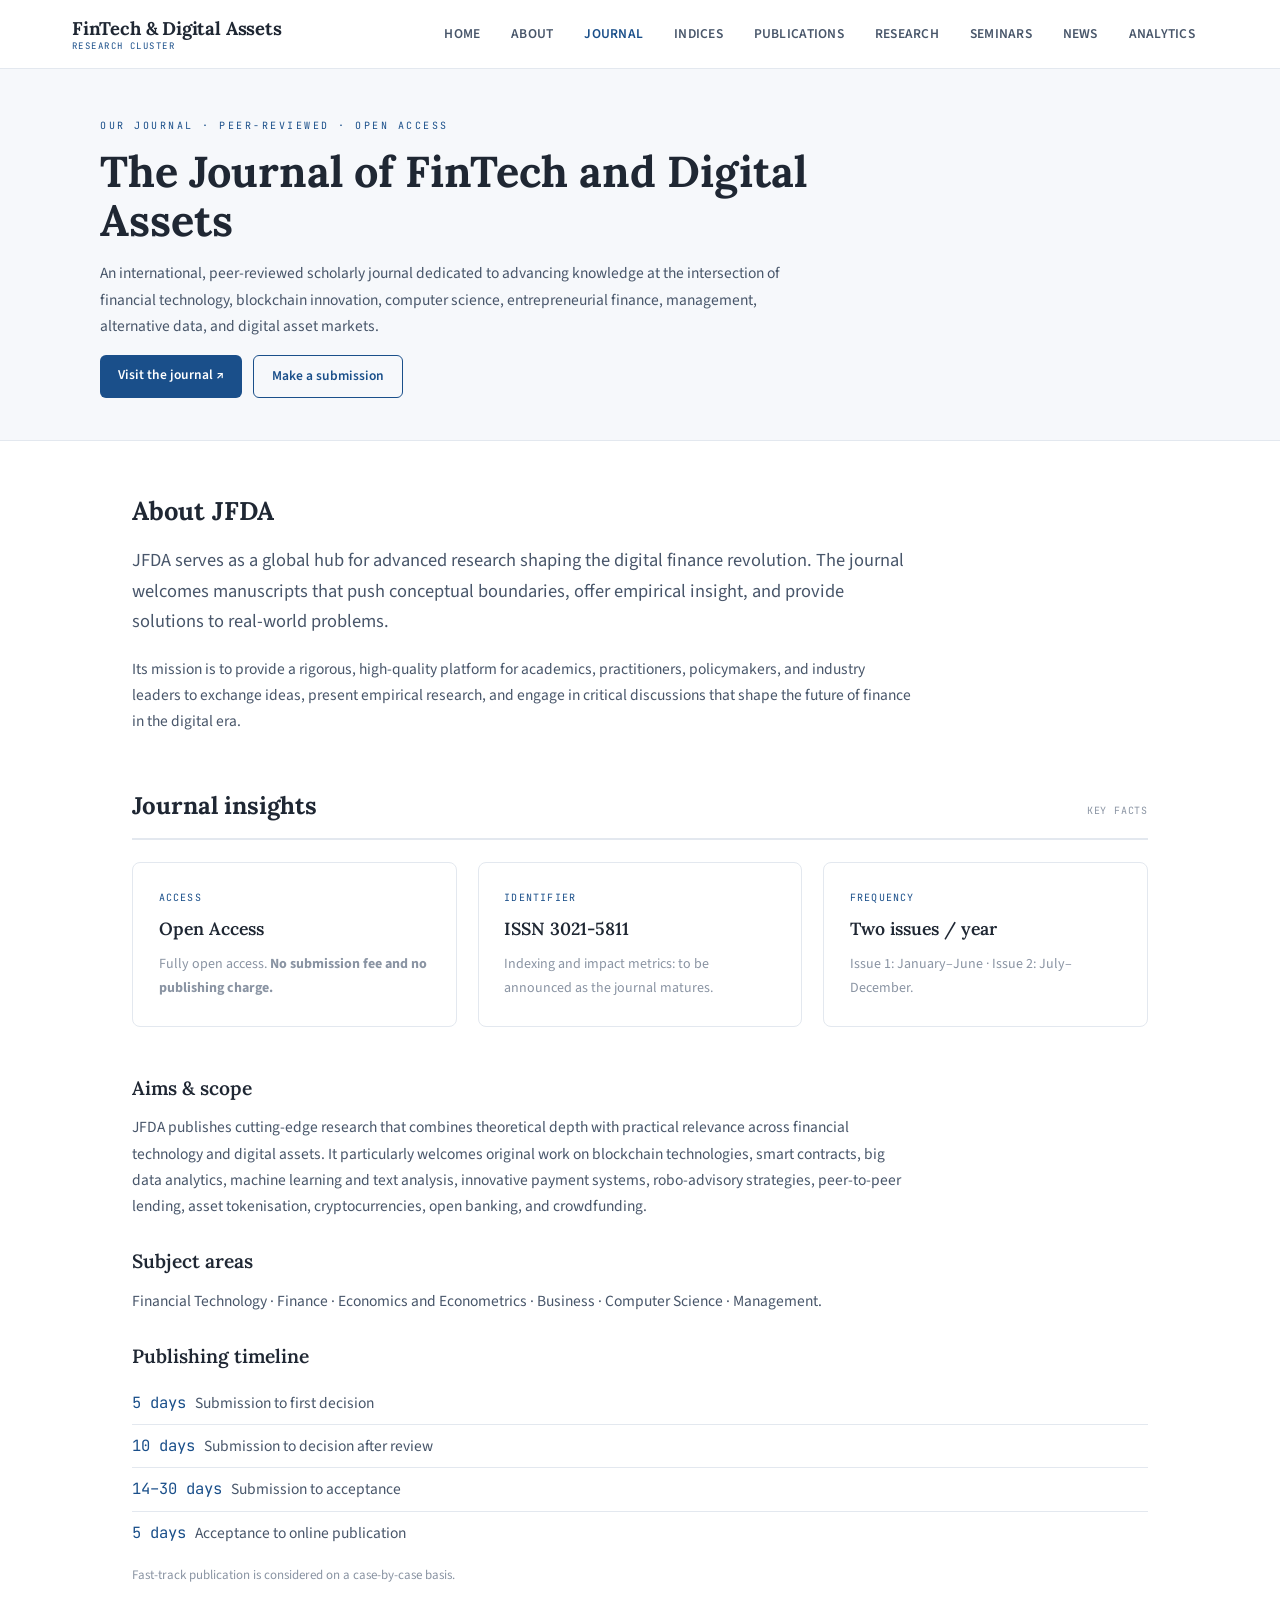
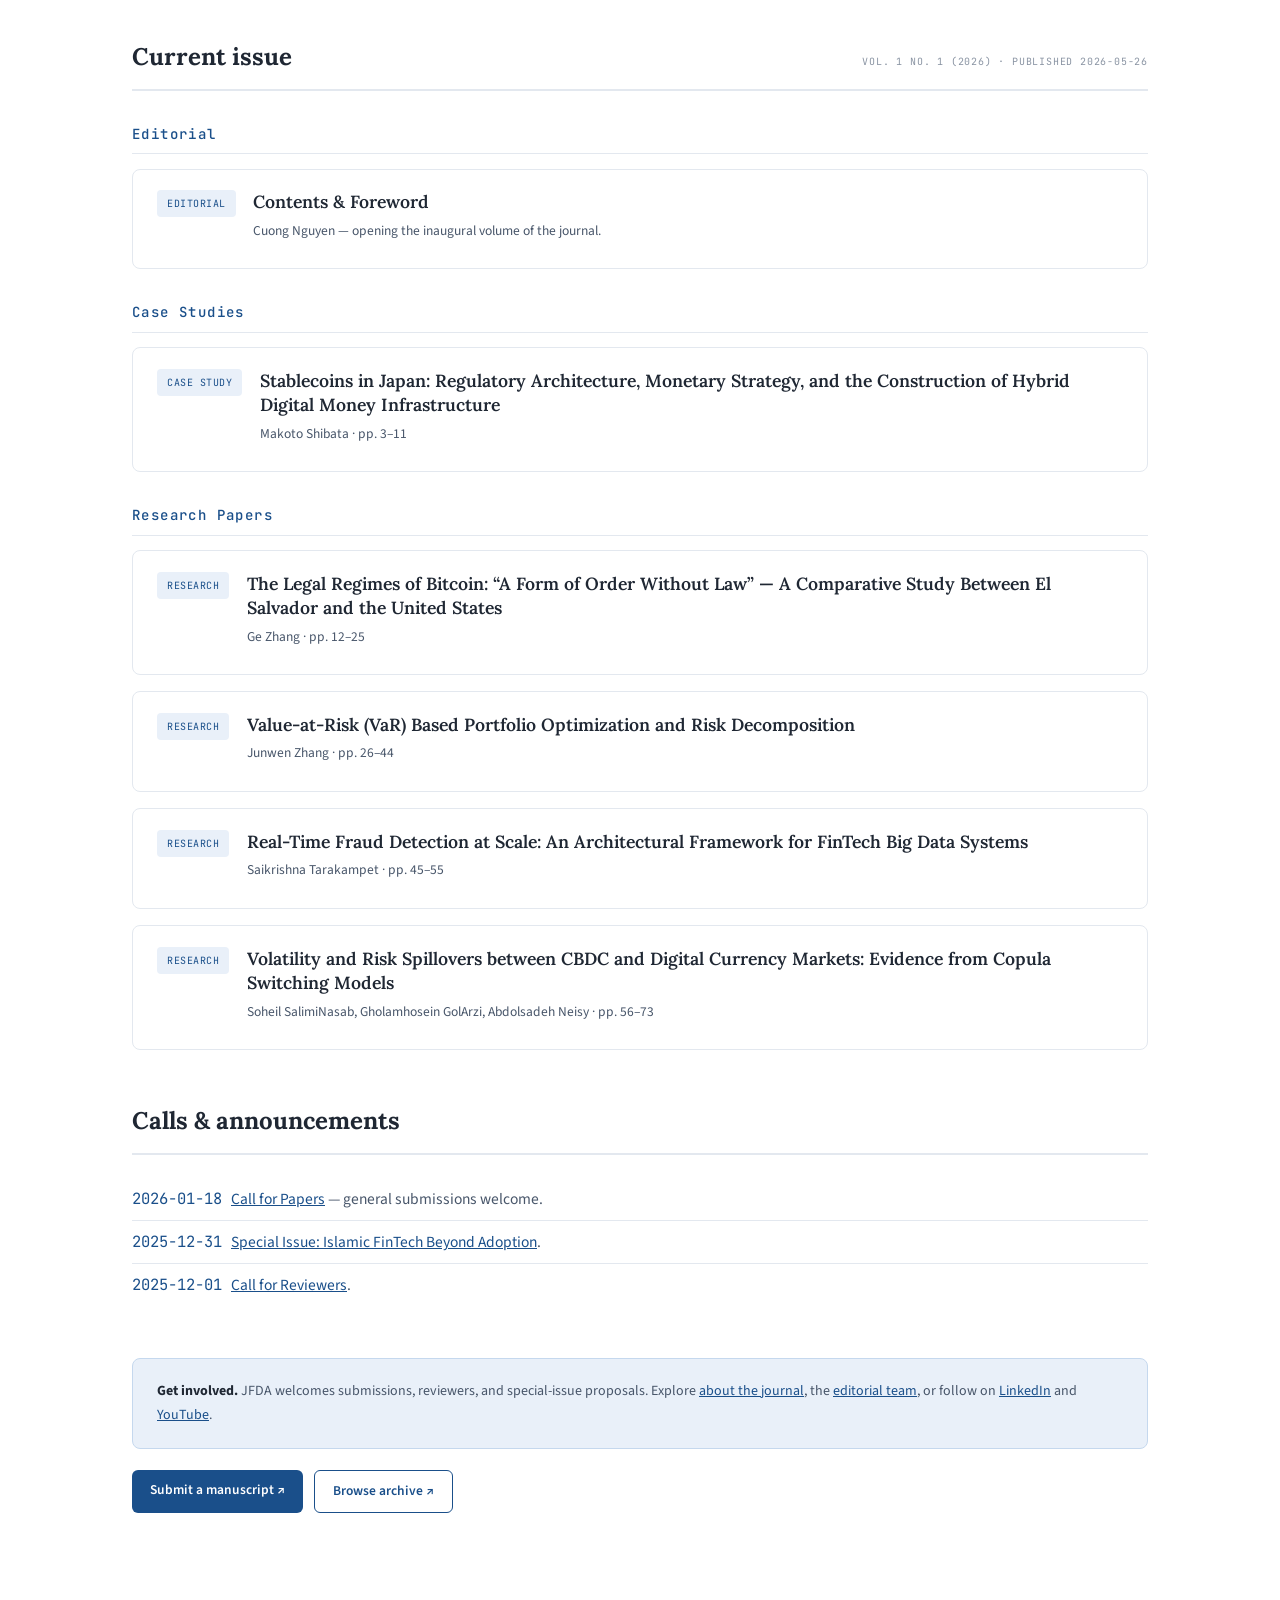
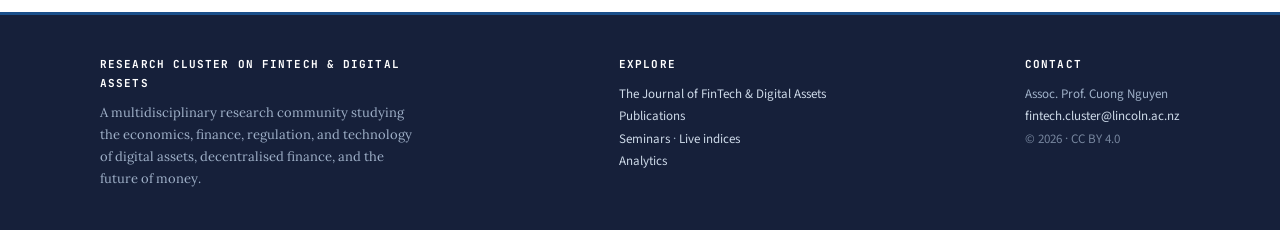
==== journal.html @ ff68aef7 "Add files via upload" ====
<!DOCTYPE html>
<html lang="en">
<head>
<meta charset="UTF-8"/>
<meta name="viewport" content="width=device-width,initial-scale=1.0"/>
<title>The Journal of FinTech and Digital Assets (JFDA)</title>
<meta name="description" content="The Journal of FinTech and Digital Assets (JFDA) — an international, peer-reviewed journal published at Lincoln University."/>
<link rel="preconnect" href="https://fonts.googleapis.com"/>
<link rel="preconnect" href="https://fonts.gstatic.com" crossorigin/>
<link href="https://fonts.googleapis.com/css2?family=Lora:ital,wght@0,400;0,500;0,600;0,700;1,400&family=Source+Sans+3:wght@300;400;600;700&family=JetBrains+Mono:wght@300;400;500&display=swap" rel="stylesheet"/>
<link rel="stylesheet" href="assets/style.css"/>
</head>
<body>

<div class="hero">
  <div class="hero-inner">
    <div class="hero-kicker">Our Journal · Peer-reviewed · Open Access</div>
    <h1 class="hero-title">The Journal of FinTech and Digital Assets</h1>
    <p class="hero-desc">
      An international, peer-reviewed scholarly journal dedicated to advancing knowledge at the
      intersection of financial technology, blockchain innovation, computer science,
      entrepreneurial finance, management, alternative data, and digital asset markets.
    </p>
    <div class="btn-row">
      <a class="btn" href="https://journals.lincoln.ac.nz/index.php/JFDA" target="_blank" rel="noopener">Visit the journal ↗</a>
      <a class="btn btn-outline" href="https://journals.lincoln.ac.nz/index.php/JFDA/about/submissions" target="_blank" rel="noopener">Make a submission</a>
    </div>
  </div>
</div>

<div class="main">

  <section class="section">
    <h2 class="block">About JFDA</h2>
    <p class="lead">
      JFDA serves as a global hub for advanced research shaping the digital finance revolution.
      The journal welcomes manuscripts that push conceptual boundaries, offer empirical insight,
      and provide solutions to real-world problems.
    </p>
    <p class="body">
      Its mission is to provide a rigorous, high-quality platform for academics, practitioners,
      policymakers, and industry leaders to exchange ideas, present empirical research, and engage
      in critical discussions that shape the future of finance in the digital era.
    </p>
  </section>

  <section class="section">
    <div class="section-header">
      <div class="section-title">Journal insights</div>
      <div class="section-meta">KEY FACTS</div>
    </div>

    <div class="card-grid">
      <div class="card">
        <div class="theme-tag">Access</div>
        <h3 class="block" style="font-size:1.1rem;margin-top:.2rem">Open Access</h3>
        <p class="muted" style="font-size:14px">Fully open access. <strong>No submission fee and no publishing charge.</strong></p>
      </div>
      <div class="card">
        <div class="theme-tag">Identifier</div>
        <h3 class="block" style="font-size:1.1rem;margin-top:.2rem">ISSN 3021-5811</h3>
        <p class="muted" style="font-size:14px">Indexing and impact metrics: to be announced as the journal matures.</p>
      </div>
      <div class="card">
        <div class="theme-tag">Frequency</div>
        <h3 class="block" style="font-size:1.1rem;margin-top:.2rem">Two issues / year</h3>
        <p class="muted" style="font-size:14px">Issue 1: January–June · Issue 2: July–December.</p>
      </div>
    </div>

    <h3 class="block">Aims &amp; scope</h3>
    <p class="body">
      JFDA publishes cutting-edge research that combines theoretical depth with practical relevance
      across financial technology and digital assets. It particularly welcomes original work on
      blockchain technologies, smart contracts, big data analytics, machine learning and text
      analysis, innovative payment systems, robo-advisory strategies, peer-to-peer lending,
      asset tokenisation, cryptocurrencies, open banking, and crowdfunding.
    </p>

    <h3 class="block">Subject areas</h3>
    <p class="body">
      Financial Technology · Finance · Economics and Econometrics · Business ·
      Computer Science · Management.
    </p>

    <h3 class="block">Publishing timeline</h3>
    <ul class="clean">
      <li><span class="mono" style="color:var(--accent)">5 days</span> &nbsp; Submission to first decision</li>
      <li><span class="mono" style="color:var(--accent)">10 days</span> &nbsp; Submission to decision after review</li>
      <li><span class="mono" style="color:var(--accent)">14–30 days</span> &nbsp; Submission to acceptance</li>
      <li><span class="mono" style="color:var(--accent)">5 days</span> &nbsp; Acceptance to online publication</li>
    </ul>
    <p class="muted" style="font-size:13px;margin-top:.6rem">Fast-track publication is considered on a case-by-case basis.</p>
  </section>

  <section class="section">
    <div class="section-header">
      <div class="section-title">Current issue</div>
      <div class="section-meta">VOL. 1 NO. 1 (2026) · PUBLISHED 2026-05-26</div>
    </div>

    <div class="pub-year">Editorial</div>
    <div class="news-item">
      <div class="news-source">EDITORIAL</div>
      <div class="news-body">
        <h4><a href="https://journals.lincoln.ac.nz/index.php/JFDA/issue/current" target="_blank" rel="noopener">Contents &amp; Foreword</a></h4>
        <p class="muted">Cuong Nguyen — opening the inaugural volume of the journal.</p>
      </div>
    </div>

    <div class="pub-year">Case Studies</div>
    <div class="news-item">
      <div class="news-source">CASE STUDY</div>
      <div class="news-body">
        <h4><a href="https://journals.lincoln.ac.nz/index.php/JFDA/issue/current" target="_blank" rel="noopener">Stablecoins in Japan: Regulatory Architecture, Monetary Strategy, and the Construction of Hybrid Digital Money Infrastructure</a></h4>
        <p class="muted">Makoto Shibata · pp. 3–11</p>
      </div>
    </div>

    <div class="pub-year">Research Papers</div>
    <div class="news-item">
      <div class="news-source">RESEARCH</div>
      <div class="news-body">
        <h4><a href="https://journals.lincoln.ac.nz/index.php/JFDA/issue/current" target="_blank" rel="noopener">The Legal Regimes of Bitcoin: “A Form of Order Without Law” — A Comparative Study Between El Salvador and the United States</a></h4>
        <p class="muted">Ge Zhang · pp. 12–25</p>
      </div>
    </div>
    <div class="news-item">
      <div class="news-source">RESEARCH</div>
      <div class="news-body">
        <h4><a href="https://journals.lincoln.ac.nz/index.php/JFDA/issue/current" target="_blank" rel="noopener">Value-at-Risk (VaR) Based Portfolio Optimization and Risk Decomposition</a></h4>
        <p class="muted">Junwen Zhang · pp. 26–44</p>
      </div>
    </div>
    <div class="news-item">
      <div class="news-source">RESEARCH</div>
      <div class="news-body">
        <h4><a href="https://journals.lincoln.ac.nz/index.php/JFDA/issue/current" target="_blank" rel="noopener">Real-Time Fraud Detection at Scale: An Architectural Framework for FinTech Big Data Systems</a></h4>
        <p class="muted">Saikrishna Tarakampet · pp. 45–55</p>
      </div>
    </div>
    <div class="news-item">
      <div class="news-source">RESEARCH</div>
      <div class="news-body">
        <h4><a href="https://journals.lincoln.ac.nz/index.php/JFDA/issue/current" target="_blank" rel="noopener">Volatility and Risk Spillovers between CBDC and Digital Currency Markets: Evidence from Copula Switching Models</a></h4>
        <p class="muted">Soheil SalimiNasab, Gholamhosein GolArzi, Abdolsadeh Neisy · pp. 56–73</p>
      </div>
    </div>
  </section>

  <section class="section">
    <div class="section-header"><div class="section-title">Calls &amp; announcements</div></div>
    <ul class="clean">
      <li><span class="mono" style="color:var(--accent)">2026-01-18</span> &nbsp; <a href="https://journals.lincoln.ac.nz/index.php/JFDA/announcement" target="_blank" rel="noopener">Call for Papers</a> — general submissions welcome.</li>
      <li><span class="mono" style="color:var(--accent)">2025-12-31</span> &nbsp; <a href="https://journals.lincoln.ac.nz/index.php/JFDA/announcement" target="_blank" rel="noopener">Special Issue: Islamic FinTech Beyond Adoption</a>.</li>
      <li><span class="mono" style="color:var(--accent)">2025-12-01</span> &nbsp; <a href="https://journals.lincoln.ac.nz/index.php/JFDA/announcement" target="_blank" rel="noopener">Call for Reviewers</a>.</li>
    </ul>
  </section>

  <section class="section">
    <div class="callout">
      <strong>Get involved.</strong> JFDA welcomes submissions, reviewers, and special-issue
      proposals. Explore <a href="https://journals.lincoln.ac.nz/index.php/JFDA/about" target="_blank" rel="noopener">about the journal</a>,
      the <a href="https://journals.lincoln.ac.nz/index.php/JFDA/about/editorialTeam" target="_blank" rel="noopener">editorial team</a>,
      or follow on
      <a href="https://www.linkedin.com/company/the-journal-of-fintech-and-digital-assets/" target="_blank" rel="noopener">LinkedIn</a>
      and <a href="https://www.youtube.com/@jfda2025" target="_blank" rel="noopener">YouTube</a>.
    </div>
    <div class="btn-row">
      <a class="btn" href="https://journals.lincoln.ac.nz/index.php/JFDA/about/submissions" target="_blank" rel="noopener">Submit a manuscript ↗</a>
      <a class="btn btn-outline" href="https://journals.lincoln.ac.nz/index.php/JFDA/issue/archive" target="_blank" rel="noopener">Browse archive ↗</a>
    </div>
  </section>

</div>

<script src="assets/site.js"></script>
</body>
</html>
---- assets/style.css ----
/* ============================================================
   Research Cluster on FinTech & Digital Assets
   Shared stylesheet — clean academic aesthetic
   (palette & type inspired by anh-tuan-le.github.io)
   ============================================================ */

:root{
  --bg:#ffffff;
  --bg-alt:#f6f8fb;
  --surface:#ffffff;
  --surface2:#f1f4f8;
  --border:#e3e8ef;
  --border2:#cdd5e0;
  --ink:#1f2733;
  --ink2:#48566a;
  --ink3:#8a94a3;
  --accent:#1a4f8a;
  --accent2:#2e72c4;
  --accent-light:#e9f0f9;
  --gold:#c08a2d;
  --red:#c0392b;
  --green:#1a7a4f;
  --amber:#c07a1a;
  --purple:#7a3d9c;
  --rule:#e3e8ef;
  --maxw:1080px;
  --serif:'Lora', Georgia, 'Times New Roman', serif;
  --sans:'Source Sans 3','Segoe UI', system-ui, sans-serif;
  --mono:'JetBrains Mono', monospace;
}

*,*::before,*::after{box-sizing:border-box;margin:0;padding:0}
html{scroll-behavior:smooth}
body{background:var(--bg);color:var(--ink);font-family:var(--sans);font-size:15.5px;line-height:1.7;min-height:100vh;display:flex;flex-direction:column}
a{color:var(--accent)}
a:hover{color:var(--accent2)}
img{max-width:100%;display:block}

/* TOP NAV */
.navbar{background:#fff;border-bottom:1px solid var(--border);position:sticky;top:0;z-index:100}
.navbar-inner{max-width:1200px;margin:0 auto;padding:0 2rem;height:68px;display:flex;align-items:center;justify-content:space-between;gap:1rem}
.navbar-brand{font-family:var(--serif);font-weight:700;font-size:1.15rem;color:var(--ink);text-decoration:none;letter-spacing:-.01em;line-height:1.2}
.navbar-brand span{display:block;font-family:var(--mono);font-size:9px;font-weight:400;letter-spacing:.16em;text-transform:uppercase;color:var(--accent);margin-top:2px}
.navbar-links{display:flex;align-items:center;gap:.3rem;flex-wrap:wrap}
.navbar-links a{font-family:var(--sans);font-size:13.5px;font-weight:600;letter-spacing:.02em;text-transform:uppercase;padding:9px 13px;color:var(--ink2);text-decoration:none;border-radius:4px;transition:all .15s;white-space:nowrap}
.navbar-links a:hover{color:var(--accent);background:var(--accent-light)}
.navbar-links a.active{color:var(--accent)}
.navbar-toggle{display:none;background:none;border:none;font-size:1.5rem;color:var(--ink);cursor:pointer}
@media(max-width:840px){
  .navbar-toggle{display:block}
  .navbar-links{display:none;position:absolute;top:68px;left:0;right:0;background:#fff;flex-direction:column;align-items:stretch;gap:0;border-bottom:1px solid var(--border);box-shadow:0 8px 20px rgba(0,0,0,.06);padding:.5rem 0}
  .navbar-links.open{display:flex}
  .navbar-links a{padding:12px 2rem;border-radius:0}
}

/* HERO with BACKGROUND IMAGE */
.hero-bg{position:relative;background:linear-gradient(180deg,rgba(15,28,52,.55),rgba(15,28,52,.72)),url('../img/hero-bg.jpg') center/cover no-repeat;background-color:#0f1c34;border-bottom:3px solid var(--accent);color:#fff;padding:5.5rem 2rem;text-align:left}
.hero-bg-inner{max-width:var(--maxw);margin:0 auto}
.hero-bg-kicker{font-family:var(--mono);font-size:11px;letter-spacing:.28em;text-transform:uppercase;color:#bcd4ee;margin-bottom:1.2rem}
.hero-bg-title{font-family:var(--serif);font-weight:700;font-size:clamp(2.2rem,5.5vw,4rem);line-height:1.08;text-shadow:0 2px 24px rgba(0,0,0,.35);max-width:900px}
.hero-bg-sub{font-size:clamp(1rem,2vw,1.2rem);color:#e4ecf6;margin-top:1.2rem;max-width:640px;line-height:1.6;font-weight:300}
.hero-bg-pills{display:flex;gap:.55rem;flex-wrap:wrap;margin-top:1.8rem}
.hero-bg-pills .pill{font-family:var(--mono);font-size:10px;letter-spacing:.1em;padding:5px 12px;border:1px solid rgba(255,255,255,.3);border-radius:20px;color:#dce7f3;background:rgba(255,255,255,.07);backdrop-filter:blur(4px)}

/* SIMPLE PAGE HERO */
.hero{background:var(--bg-alt);border-bottom:1px solid var(--border);padding:3rem 2rem 2.6rem}
.hero-inner{max-width:var(--maxw);margin:0 auto}
.hero-kicker{font-family:var(--mono);font-size:10px;letter-spacing:.25em;text-transform:uppercase;color:var(--accent);margin-bottom:.9rem}
.hero-title{font-family:var(--serif);font-size:clamp(1.9rem,4vw,2.7rem);font-weight:700;line-height:1.13;color:var(--ink);max-width:800px;margin-bottom:.9rem}
.hero-desc{font-size:15.5px;line-height:1.7;color:var(--ink2);max-width:680px}
.hero-pills{display:flex;gap:.5rem;flex-wrap:wrap;margin-top:1.4rem}
.pill{font-family:var(--mono);font-size:10px;letter-spacing:.1em;padding:4px 11px;border:1px solid var(--border2);border-radius:3px;color:var(--ink3);background:var(--surface2)}

/* LAYOUT */
.main{max-width:var(--maxw);margin:0 auto;padding:3rem 2rem;width:100%;flex:1}
.section{margin-bottom:3.2rem}
.section-header{display:flex;align-items:baseline;justify-content:space-between;gap:1rem;margin-bottom:1.4rem;padding-bottom:.7rem;border-bottom:2px solid var(--rule)}
.section-title{font-family:var(--serif);font-size:1.5rem;font-weight:700;color:var(--ink)}
.section-meta{font-family:var(--mono);font-size:10px;color:var(--ink3);letter-spacing:.08em;white-space:nowrap}
h2.block{font-family:var(--serif);font-size:1.6rem;font-weight:700;margin:0 0 .8rem;color:var(--ink)}
h3.block{font-family:var(--serif);font-size:1.2rem;font-weight:600;margin:1.6rem 0 .6rem;color:var(--ink)}
p.body{color:var(--ink2);margin-bottom:1rem;max-width:780px}
.lead{font-size:1.15rem;color:var(--ink2);line-height:1.65;max-width:780px;margin-bottom:1.2rem}

/* CARDS */
.card{background:var(--surface);border:1px solid var(--border);border-radius:8px;padding:1.6rem;margin-bottom:1.2rem;transition:box-shadow .2s,transform .2s}
.card:hover{box-shadow:0 6px 22px rgba(20,40,80,.08);transform:translateY(-2px)}
.card-grid{display:grid;grid-template-columns:repeat(auto-fit,minmax(260px,1fr));gap:1.3rem}

/* PEOPLE */
.people-grid{display:grid;grid-template-columns:repeat(auto-fill,minmax(190px,1fr));gap:1.6rem}
.person{text-align:center}
.person-photo{width:120px;height:120px;border-radius:50%;margin:0 auto .8rem;object-fit:cover;background:linear-gradient(135deg,var(--accent-light),var(--surface2));border:3px solid #fff;box-shadow:0 3px 12px rgba(20,40,80,.1);display:flex;align-items:center;justify-content:center;font-family:var(--serif);font-size:2rem;color:var(--accent);font-weight:600}
.person-name{font-family:var(--serif);font-weight:600;font-size:1.05rem;color:var(--ink)}
.person-role{font-size:13px;color:var(--ink3);margin-top:.1rem}
.person-links{margin-top:.4rem;display:flex;gap:.6rem;justify-content:center;font-size:11px;font-family:var(--mono)}

/* FEATURE */
.feature{display:grid;grid-template-columns:160px 1fr;gap:1.6rem;align-items:center;background:var(--bg-alt);border:1px solid var(--border);border-radius:10px;padding:1.8rem}
@media(max-width:620px){.feature{grid-template-columns:1fr;text-align:center}}
.feature-badge{width:140px;height:140px;border-radius:12px;background:linear-gradient(135deg,var(--accent),var(--accent2));display:flex;align-items:center;justify-content:center;color:#fff;font-family:var(--serif);font-weight:700;font-size:2.4rem;margin:0 auto;box-shadow:0 6px 18px rgba(26,79,138,.25)}

/* PUBLICATIONS */
.pub-filters{display:flex;gap:.5rem;flex-wrap:wrap;margin-bottom:1.6rem}
.pub-filter{font-family:var(--mono);font-size:11px;padding:6px 13px;border:1px solid var(--border2);background:var(--surface);color:var(--ink3);cursor:pointer;border-radius:20px;transition:all .15s}
.pub-filter:hover{border-color:var(--accent);color:var(--accent)}
.pub-filter.active{background:var(--accent);border-color:var(--accent);color:#fff}
.pub-year{font-family:var(--mono);font-size:14px;letter-spacing:.1em;color:var(--accent);font-weight:500;margin:2rem 0 .9rem;padding-bottom:.4rem;border-bottom:1px solid var(--rule)}
.pub{display:grid;grid-template-columns:84px 1fr;gap:1.3rem;padding:1.2rem 0;border-bottom:1px solid var(--border);align-items:start}
@media(max-width:600px){.pub{grid-template-columns:1fr;gap:.6rem}}
.pub-thumb{width:84px;height:108px;background:var(--surface2);border:1px solid var(--border);border-radius:4px;display:flex;align-items:center;justify-content:center;font-family:var(--mono);font-size:9px;color:var(--ink3);text-align:center;padding:6px}
.pub-badge{display:inline-block;font-family:var(--mono);font-size:9px;letter-spacing:.08em;text-transform:uppercase;padding:2px 8px;border-radius:3px;margin-bottom:.5rem}
.b-journal{background:var(--accent-light);color:var(--accent)}
.b-working{background:#fbf2e3;color:var(--amber)}
.b-conf{background:#e8f5ee;color:var(--green)}
.b-chapter{background:#f4ecf9;color:var(--purple)}
.pub-title{font-family:var(--serif);font-size:1.12rem;font-weight:600;line-height:1.4;margin-bottom:.3rem}
.pub-title a{color:var(--ink);text-decoration:none}
.pub-title a:hover{color:var(--accent)}
.pub-authors{font-size:13.5px;color:var(--ink2);margin-bottom:.25rem}
.pub-authors .me{font-weight:700;color:var(--ink)}
.pub-venue{font-size:13px;color:var(--ink3);font-style:italic;margin-bottom:.5rem}
.pub-links{display:flex;gap:.5rem;flex-wrap:wrap}
.pub-link{font-family:var(--mono);font-size:10px;letter-spacing:.05em;padding:3px 10px;border:1px solid var(--border2);border-radius:3px;color:var(--ink2);text-decoration:none;transition:all .15s}
.pub-link:hover{border-color:var(--accent);color:var(--accent);background:var(--accent-light)}

/* THEMES */
.theme{background:var(--surface);border:1px solid var(--border);border-left:4px solid var(--accent);border-radius:8px;padding:1.6rem;margin-bottom:1.2rem;transition:box-shadow .2s}
.theme:hover{box-shadow:0 6px 22px rgba(20,40,80,.07)}
.theme-tag{font-family:var(--mono);font-size:10px;letter-spacing:.12em;text-transform:uppercase;color:var(--accent);margin-bottom:.5rem}
.theme h3{font-family:var(--serif);font-size:1.25rem;font-weight:600;margin-bottom:.5rem;color:var(--ink)}

/* SEMINARS */
.seminar{display:grid;grid-template-columns:120px 1fr;gap:1.4rem;padding:1.3rem 0;border-bottom:1px solid var(--border)}
@media(max-width:600px){.seminar{grid-template-columns:1fr;gap:.5rem}}
.seminar-date{font-family:var(--mono);font-size:12px;color:var(--accent);font-weight:500;line-height:1.5}
.seminar-date .day{font-size:1.7rem;color:var(--ink);display:block;font-weight:600;font-family:var(--serif)}
.seminar h4{font-family:var(--serif);font-size:1.15rem;font-weight:600;margin-bottom:.3rem;color:var(--ink)}
.seminar-speaker{font-size:13.5px;color:var(--ink2);margin-bottom:.3rem}
.seminar-meta{font-family:var(--mono);font-size:10px;color:var(--ink3);letter-spacing:.05em}
.tag-upcoming{display:inline-block;font-family:var(--mono);font-size:9px;letter-spacing:.08em;padding:2px 8px;background:var(--green);color:#fff;border-radius:3px;text-transform:uppercase}
.tag-past{display:inline-block;font-family:var(--mono);font-size:9px;letter-spacing:.08em;padding:2px 8px;background:var(--surface2);color:var(--ink3);border-radius:3px;text-transform:uppercase}

/* NEWS */
.news-item{background:var(--surface);border:1px solid var(--border);border-radius:8px;padding:1.3rem 1.5rem;margin-bottom:1rem;display:flex;gap:1.1rem;align-items:start;transition:box-shadow .2s}
.news-item:hover{box-shadow:0 5px 18px rgba(20,40,80,.07)}
.news-source{flex-shrink:0;font-family:var(--mono);font-size:10px;padding:5px 10px;border-radius:4px;background:var(--accent-light);color:var(--accent);letter-spacing:.05em;height:fit-content;white-space:nowrap}
.news-body h4{font-family:var(--serif);font-size:1.1rem;font-weight:600;margin-bottom:.3rem;line-height:1.4}
.news-body h4 a{color:var(--ink);text-decoration:none}
.news-body h4 a:hover{color:var(--accent)}
.news-body p{font-size:13.5px;color:var(--ink2);margin-bottom:.3rem}
.news-time{font-family:var(--mono);font-size:10px;color:var(--ink3)}

/* CHART CARD */
.chart-card{background:var(--surface);border:1px solid var(--border);border-radius:8px;overflow:hidden;margin-bottom:1.5rem;transition:box-shadow .2s}
.chart-card:hover{box-shadow:0 4px 18px rgba(20,40,80,.07)}
.chart-head{padding:1.2rem 1.5rem .9rem;border-bottom:1px solid var(--border);display:flex;align-items:flex-start;justify-content:space-between;gap:1rem;flex-wrap:wrap}
.chart-title{font-family:var(--serif);font-size:1.1rem;font-weight:600;color:var(--ink)}
.chart-subtitle{font-size:12px;color:var(--ink3);margin-top:2px}
.chart-stats{display:flex;gap:1.5rem;align-items:center;flex-shrink:0;flex-wrap:wrap}
.stat-box{text-align:right}
.stat-label{font-family:var(--mono);font-size:9px;letter-spacing:.12em;text-transform:uppercase;color:var(--ink3)}
.stat-val{font-family:var(--mono);font-size:1.1rem;font-weight:500;color:var(--ink);margin-top:1px}
.stat-val.up{color:var(--green)}
.stat-val.dn{color:var(--red)}
.chart-foot{padding:.7rem 1.5rem;border-top:1px solid var(--border);display:flex;justify-content:space-between;align-items:center;flex-wrap:wrap;gap:.5rem;background:var(--bg-alt)}
.chart-citation{font-family:var(--mono);font-size:9px;color:var(--ink3);letter-spacing:.05em}
.chart-source-link{font-family:var(--mono);font-size:10px;color:var(--accent);text-decoration:none;letter-spacing:.05em}
.chart-source-link:hover{text-decoration:underline}
.grid-2{display:grid;grid-template-columns:1fr 1fr;gap:1.5rem}
@media(max-width:780px){.grid-2{grid-template-columns:1fr}}
.live-dot{display:inline-block;width:8px;height:8px;border-radius:50%;background:var(--green);margin-right:6px;animation:pulse 1.8s infinite;vertical-align:middle}
@keyframes pulse{0%{box-shadow:0 0 0 0 rgba(26,122,79,.5)}70%{box-shadow:0 0 0 7px rgba(26,122,79,0)}100%{box-shadow:0 0 0 0 rgba(26,122,79,0)}}
.filter-nav{background:var(--surface);border-bottom:1px solid var(--border);padding:0 2rem;display:flex;align-items:center;overflow-x:auto;position:sticky;top:68px;z-index:80}
.filter-tab{font-family:var(--sans);font-size:13px;font-weight:600;padding:14px 18px;border:none;background:none;color:var(--ink3);cursor:pointer;border-bottom:2px solid transparent;white-space:nowrap;transition:all .15s}
.filter-tab:hover{color:var(--ink2)}
.filter-tab.active{color:var(--accent);border-bottom-color:var(--accent)}
.section.hidden{display:none}

.ticker{display:grid;grid-template-columns:repeat(auto-fit,minmax(150px,1fr));gap:.8rem;margin-bottom:2rem}
.tick{background:var(--surface);border:1px solid var(--border);border-radius:8px;padding:1.1rem;transition:box-shadow .2s}
.tick:hover{box-shadow:0 4px 14px rgba(20,40,80,.06)}
.tick .sym{font-family:var(--mono);font-size:11px;color:var(--ink3);letter-spacing:.08em}
.tick .price{font-family:var(--serif);font-size:1.5rem;font-weight:700;margin-top:.2rem;color:var(--ink)}
.tick .chg{font-family:var(--mono);font-size:11px;margin-top:.2rem}
.tick .chg.up{color:var(--green)}.tick .chg.dn{color:var(--red)}

/* CALLOUT */
.callout{background:var(--accent-light);border:1px solid #c5d8ee;border-radius:8px;padding:1.3rem 1.5rem;margin:1.3rem 0;font-size:14px;color:var(--ink2)}
.callout strong{color:var(--ink)}

/* STATS */
.stat-row{display:grid;grid-template-columns:repeat(auto-fit,minmax(140px,1fr));gap:1rem;margin:1.6rem 0}
.stat-big{background:var(--bg-alt);border:1px solid var(--border);border-radius:8px;padding:1.3rem;text-align:center}
.stat-big .num{font-family:var(--serif);font-size:2.3rem;font-weight:700;color:var(--accent)}
.stat-big .lbl{font-family:var(--mono);font-size:10px;letter-spacing:.1em;text-transform:uppercase;color:var(--ink3);margin-top:.3rem}

/* FOOTER */
footer{border-top:3px solid var(--accent);background:#16203a;color:#9fb0c8;padding:2.5rem 2rem;font-size:13px}
.footer-inner{max-width:var(--maxw);margin:0 auto;display:flex;justify-content:space-between;gap:2rem;flex-wrap:wrap}
footer a{color:#cdd9e8;text-decoration:none}
footer a:hover{color:#fff}
.footer-col{max-width:320px}
.footer-col strong{color:#fff;display:block;margin-bottom:.6rem;font-family:var(--mono);font-size:11px;letter-spacing:.1em}
.footer-col.lede{font-family:var(--serif)}

/* UTIL */
.muted{color:var(--ink3)}
.mono{font-family:var(--mono)}
ul.clean{list-style:none;padding:0}
ul.clean li{padding:.5rem 0;border-bottom:1px solid var(--border);color:var(--ink2)}
ul.clean li:last-child{border:none}
.btn{display:inline-block;font-family:var(--sans);font-weight:600;font-size:13.5px;padding:9px 18px;border-radius:6px;background:var(--accent);color:#fff;text-decoration:none;transition:background .15s}
.btn:hover{background:var(--accent2);color:#fff}
.btn-outline{background:transparent;border:1.5px solid var(--accent);color:var(--accent)}
.btn-outline:hover{background:var(--accent);color:#fff}
.btn-row{display:flex;gap:.7rem;flex-wrap:wrap;margin-top:1rem}
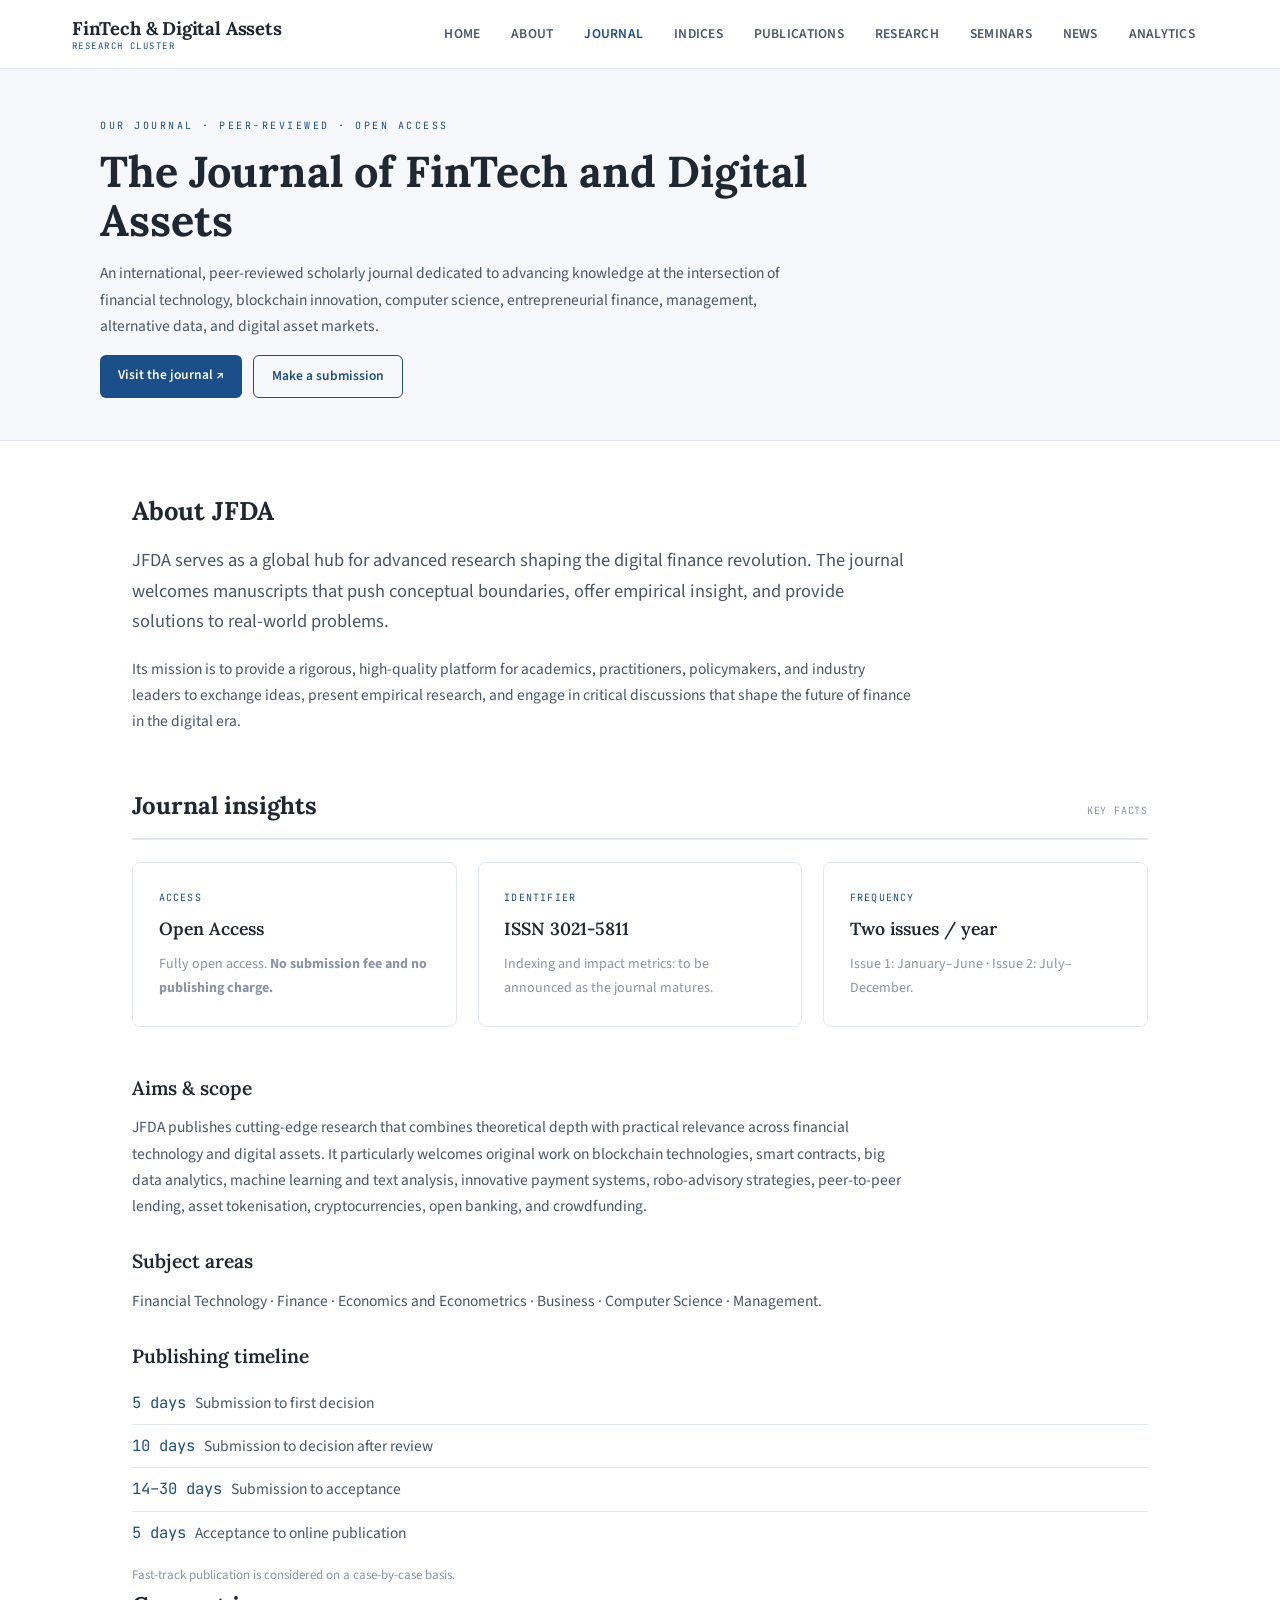
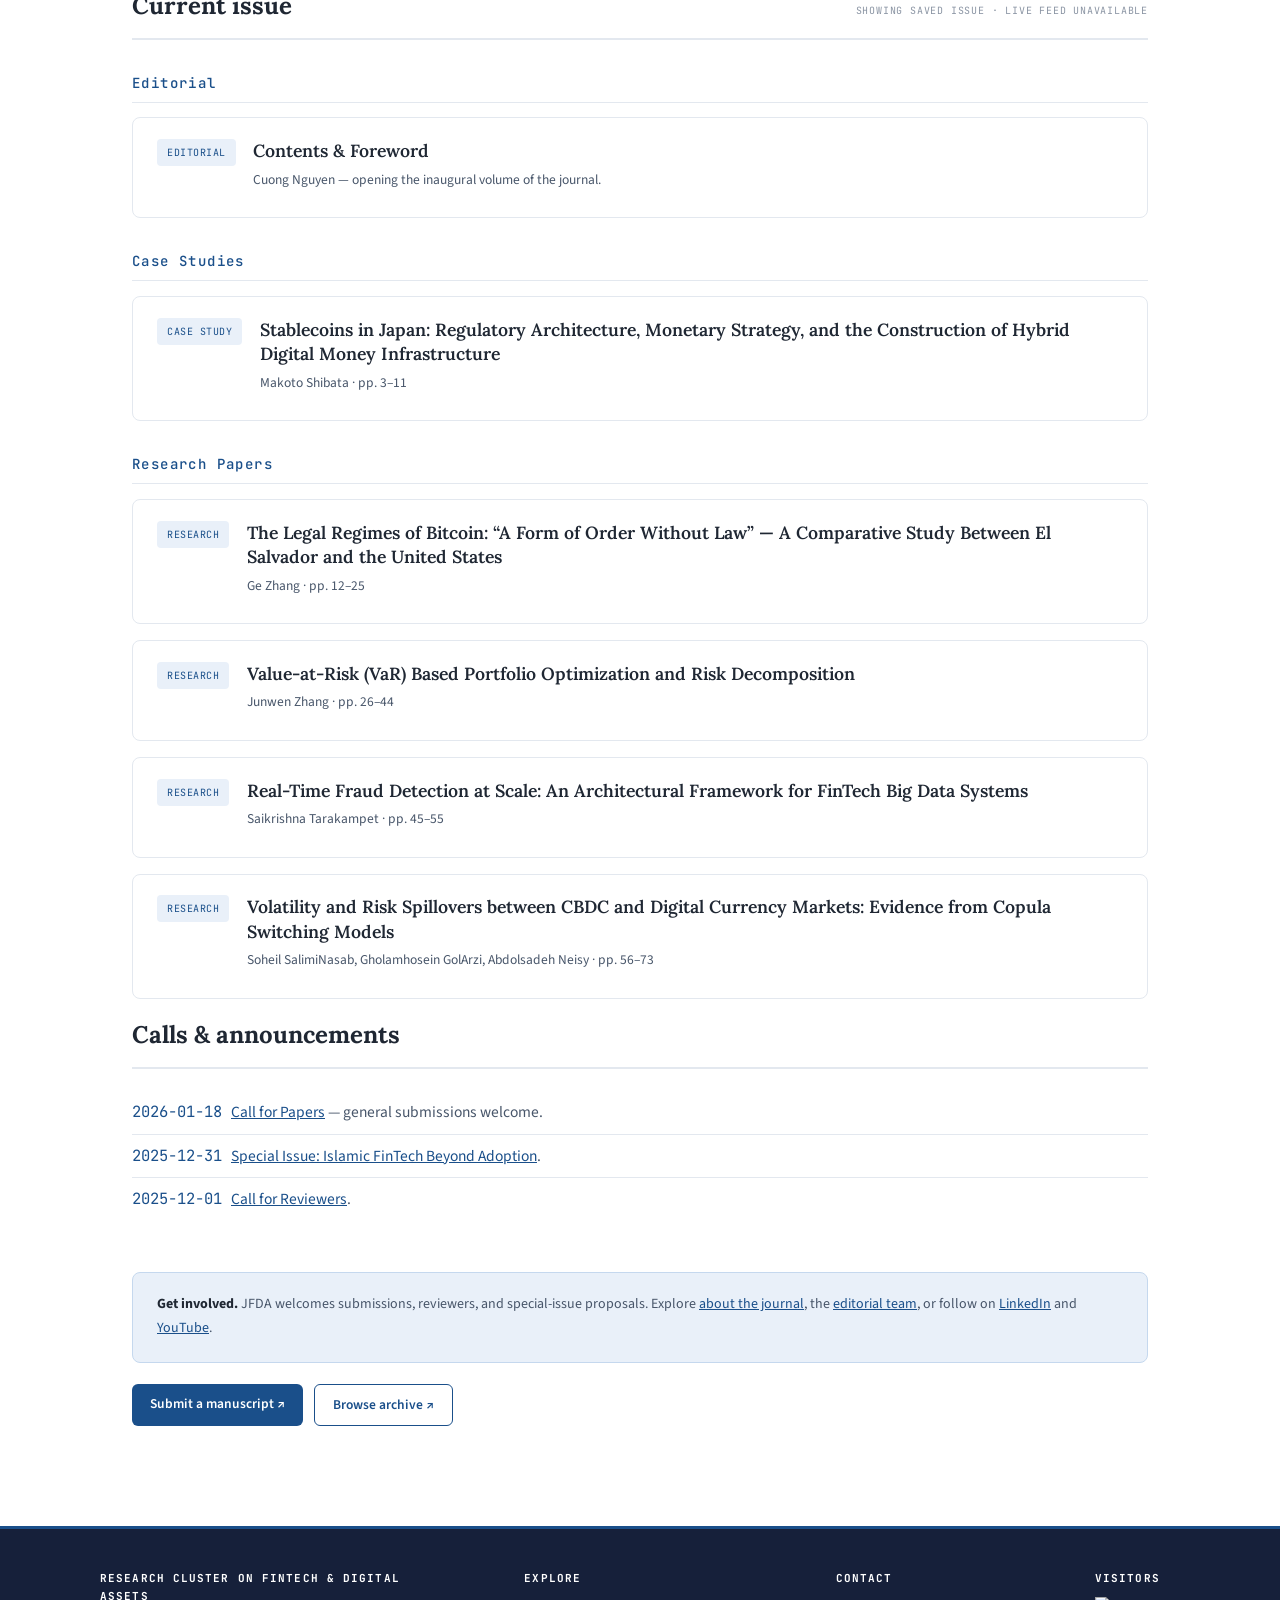
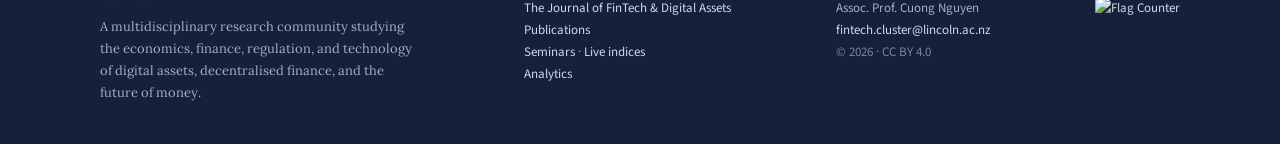
==== commit 0ef8cf98: "Make Current Issue section live from JFDA RSS feed Replaces the static Vol. 1 No. 1 listing with a l" ====
--- a/journal.html
+++ b/journal.html
@@ -1,179 +1,218 @@
 <!DOCTYPE html>
 <html lang="en">
-<head>
-<meta charset="UTF-8"/>
-<meta name="viewport" content="width=device-width,initial-scale=1.0"/>
-<title>The Journal of FinTech and Digital Assets (JFDA)</title>
-<meta name="description" content="The Journal of FinTech and Digital Assets (JFDA) — an international, peer-reviewed journal published at Lincoln University."/>
-<link rel="preconnect" href="https://fonts.googleapis.com"/>
-<link rel="preconnect" href="https://fonts.gstatic.com" crossorigin/>
-<link href="https://fonts.googleapis.com/css2?family=Lora:ital,wght@0,400;0,500;0,600;0,700;1,400&family=Source+Sans+3:wght@300;400;600;700&family=JetBrains+Mono:wght@300;400;500&display=swap" rel="stylesheet"/>
-<link rel="stylesheet" href="assets/style.css"/>
-</head>
-<body>
-
-<div class="hero">
-  <div class="hero-inner">
-    <div class="hero-kicker">Our Journal · Peer-reviewed · Open Access</div>
-    <h1 class="hero-title">The Journal of FinTech and Digital Assets</h1>
-    <p class="hero-desc">
-      An international, peer-reviewed scholarly journal dedicated to advancing knowledge at the
-      intersection of financial technology, blockchain innovation, computer science,
-      entrepreneurial finance, management, alternative data, and digital asset markets.
-    </p>
-    <div class="btn-row">
-      <a class="btn" href="https://journals.lincoln.ac.nz/index.php/JFDA" target="_blank" rel="noopener">Visit the journal ↗</a>
-      <a class="btn btn-outline" href="https://journals.lincoln.ac.nz/index.php/JFDA/about/submissions" target="_blank" rel="noopener">Make a submission</a>
-    </div>
-  </div>
-</div>
-
-<div class="main">
-
-  <section class="section">
-    <h2 class="block">About JFDA</h2>
-    <p class="lead">
-      JFDA serves as a global hub for advanced research shaping the digital finance revolution.
-      The journal welcomes manuscripts that push conceptual boundaries, offer empirical insight,
-      and provide solutions to real-world problems.
-    </p>
-    <p class="body">
-      Its mission is to provide a rigorous, high-quality platform for academics, practitioners,
-      policymakers, and industry leaders to exchange ideas, present empirical research, and engage
-      in critical discussions that shape the future of finance in the digital era.
-    </p>
-  </section>
-
-  <section class="section">
-    <div class="section-header">
-      <div class="section-title">Journal insights</div>
-      <div class="section-meta">KEY FACTS</div>
-    </div>
-
-    <div class="card-grid">
-      <div class="card">
-        <div class="theme-tag">Access</div>
-        <h3 class="block" style="font-size:1.1rem;margin-top:.2rem">Open Access</h3>
-        <p class="muted" style="font-size:14px">Fully open access. <strong>No submission fee and no publishing charge.</strong></p>
-      </div>
-      <div class="card">
-        <div class="theme-tag">Identifier</div>
-        <h3 class="block" style="font-size:1.1rem;margin-top:.2rem">ISSN 3021-5811</h3>
-        <p class="muted" style="font-size:14px">Indexing and impact metrics: to be announced as the journal matures.</p>
-      </div>
-      <div class="card">
-        <div class="theme-tag">Frequency</div>
-        <h3 class="block" style="font-size:1.1rem;margin-top:.2rem">Two issues / year</h3>
-        <p class="muted" style="font-size:14px">Issue 1: January–June · Issue 2: July–December.</p>
-      </div>
-    </div>
-
-    <h3 class="block">Aims &amp; scope</h3>
-    <p class="body">
-      JFDA publishes cutting-edge research that combines theoretical depth with practical relevance
-      across financial technology and digital assets. It particularly welcomes original work on
-      blockchain technologies, smart contracts, big data analytics, machine learning and text
-      analysis, innovative payment systems, robo-advisory strategies, peer-to-peer lending,
-      asset tokenisation, cryptocurrencies, open banking, and crowdfunding.
-    </p>
-
-    <h3 class="block">Subject areas</h3>
-    <p class="body">
-      Financial Technology · Finance · Economics and Econometrics · Business ·
-      Computer Science · Management.
-    </p>
-
-    <h3 class="block">Publishing timeline</h3>
-    <ul class="clean">
-      <li><span class="mono" style="color:var(--accent)">5 days</span> &nbsp; Submission to first decision</li>
-      <li><span class="mono" style="color:var(--accent)">10 days</span> &nbsp; Submission to decision after review</li>
-      <li><span class="mono" style="color:var(--accent)">14–30 days</span> &nbsp; Submission to acceptance</li>
-      <li><span class="mono" style="color:var(--accent)">5 days</span> &nbsp; Acceptance to online publication</li>
-    </ul>
-    <p class="muted" style="font-size:13px;margin-top:.6rem">Fast-track publication is considered on a case-by-case basis.</p>
-  </section>
-
-  <section class="section">
-    <div class="section-header">
-      <div class="section-title">Current issue</div>
-      <div class="section-meta">VOL. 1 NO. 1 (2026) · PUBLISHED 2026-05-26</div>
-    </div>
-
-    <div class="pub-year">Editorial</div>
-    <div class="news-item">
-      <div class="news-source">EDITORIAL</div>
-      <div class="news-body">
-        <h4><a href="https://journals.lincoln.ac.nz/index.php/JFDA/issue/current" target="_blank" rel="noopener">Contents &amp; Foreword</a></h4>
-        <p class="muted">Cuong Nguyen — opening the inaugural volume of the journal.</p>
-      </div>
-    </div>
-
-    <div class="pub-year">Case Studies</div>
-    <div class="news-item">
-      <div class="news-source">CASE STUDY</div>
-      <div class="news-body">
-        <h4><a href="https://journals.lincoln.ac.nz/index.php/JFDA/issue/current" target="_blank" rel="noopener">Stablecoins in Japan: Regulatory Architecture, Monetary Strategy, and the Construction of Hybrid Digital Money Infrastructure</a></h4>
-        <p class="muted">Makoto Shibata · pp. 3–11</p>
-      </div>
-    </div>
-
-    <div class="pub-year">Research Papers</div>
-    <div class="news-item">
-      <div class="news-source">RESEARCH</div>
-      <div class="news-body">
-        <h4><a href="https://journals.lincoln.ac.nz/index.php/JFDA/issue/current" target="_blank" rel="noopener">The Legal Regimes of Bitcoin: “A Form of Order Without Law” — A Comparative Study Between El Salvador and the United States</a></h4>
-        <p class="muted">Ge Zhang · pp. 12–25</p>
-      </div>
-    </div>
-    <div class="news-item">
-      <div class="news-source">RESEARCH</div>
-      <div class="news-body">
-        <h4><a href="https://journals.lincoln.ac.nz/index.php/JFDA/issue/current" target="_blank" rel="noopener">Value-at-Risk (VaR) Based Portfolio Optimization and Risk Decomposition</a></h4>
-        <p class="muted">Junwen Zhang · pp. 26–44</p>
-      </div>
-    </div>
-    <div class="news-item">
-      <div class="news-source">RESEARCH</div>
-      <div class="news-body">
-        <h4><a href="https://journals.lincoln.ac.nz/index.php/JFDA/issue/current" target="_blank" rel="noopener">Real-Time Fraud Detection at Scale: An Architectural Framework for FinTech Big Data Systems</a></h4>
-        <p class="muted">Saikrishna Tarakampet · pp. 45–55</p>
-      </div>
-    </div>
-    <div class="news-item">
-      <div class="news-source">RESEARCH</div>
-      <div class="news-body">
-        <h4><a href="https://journals.lincoln.ac.nz/index.php/JFDA/issue/current" target="_blank" rel="noopener">Volatility and Risk Spillovers between CBDC and Digital Currency Markets: Evidence from Copula Switching Models</a></h4>
-        <p class="muted">Soheil SalimiNasab, Gholamhosein GolArzi, Abdolsadeh Neisy · pp. 56–73</p>
-      </div>
-    </div>
-  </section>
-
-  <section class="section">
-    <div class="section-header"><div class="section-title">Calls &amp; announcements</div></div>
-    <ul class="clean">
-      <li><span class="mono" style="color:var(--accent)">2026-01-18</span> &nbsp; <a href="https://journals.lincoln.ac.nz/index.php/JFDA/announcement" target="_blank" rel="noopener">Call for Papers</a> — general submissions welcome.</li>
-      <li><span class="mono" style="color:var(--accent)">2025-12-31</span> &nbsp; <a href="https://journals.lincoln.ac.nz/index.php/JFDA/announcement" target="_blank" rel="noopener">Special Issue: Islamic FinTech Beyond Adoption</a>.</li>
-      <li><span class="mono" style="color:var(--accent)">2025-12-01</span> &nbsp; <a href="https://journals.lincoln.ac.nz/index.php/JFDA/announcement" target="_blank" rel="noopener">Call for Reviewers</a>.</li>
-    </ul>
-  </section>
-
-  <section class="section">
-    <div class="callout">
-      <strong>Get involved.</strong> JFDA welcomes submissions, reviewers, and special-issue
-      proposals. Explore <a href="https://journals.lincoln.ac.nz/index.php/JFDA/about" target="_blank" rel="noopener">about the journal</a>,
-      the <a href="https://journals.lincoln.ac.nz/index.php/JFDA/about/editorialTeam" target="_blank" rel="noopener">editorial team</a>,
-      or follow on
-      <a href="https://www.linkedin.com/company/the-journal-of-fintech-and-digital-assets/" target="_blank" rel="noopener">LinkedIn</a>
-      and <a href="https://www.youtube.com/@jfda2025" target="_blank" rel="noopener">YouTube</a>.
-    </div>
-    <div class="btn-row">
-      <a class="btn" href="https://journals.lincoln.ac.nz/index.php/JFDA/about/submissions" target="_blank" rel="noopener">Submit a manuscript ↗</a>
-      <a class="btn btn-outline" href="https://journals.lincoln.ac.nz/index.php/JFDA/issue/archive" target="_blank" rel="noopener">Browse archive ↗</a>
-    </div>
-  </section>
-
-</div>
-
-<script src="assets/site.js"></script>
-</body>
-</html>
+  <head>
+    <meta charset="UTF-8"/>
+    <meta name="viewport" content="width=device-width,initial-scale=1.0"/>
+    <title>The Journal of FinTech and Digital Assets (JFDA)</title>
+    <meta name="description" content="The Journal of FinTech and Digital Assets (JFDA) — an international, peer-reviewed journal published at Lincoln University."/>
+    <link rel="preconnect" href="https://fonts.googleapis.com"/>
+    <link rel="preconnect" href="https://fonts.gstatic.com" crossorigin/>
+    <link href="https://fonts.googleapis.com/css2?family=Lora:ital,wght@0,400;0,500;0,600;0,700;1,400&family=Source+Sans+3:wght@300;400;600;700&family=JetBrains+Mono:wght@300;400;500&display=swap" rel="stylesheet"/>
+    <link rel="stylesheet" href="assets/style.css"/>
+    </head>
+    <body>
+
+      <div class="hero">
+        <div class="hero-inner">
+          <div class="hero-kicker">Our Journal · Peer-reviewed · Open Access</div>
+            <h1 class="hero-title">The Journal of FinTech and Digital Assets</h1>
+              <p class="hero-desc">
+                An international, peer-reviewed scholarly journal dedicated to advancing knowledge at the
+                intersection of financial technology, blockchain innovation, computer science,
+                entrepreneurial finance, management, alternative data, and digital asset markets.
+                </p>
+                <div class="btn-row">
+                  <a class="btn" href="https://journals.lincoln.ac.nz/index.php/JFDA" target="_blank" rel="noopener">Visit the journal ↗</a>
+                    <a class="btn btn-outline" href="https://journals.lincoln.ac.nz/index.php/JFDA/about/submissions" target="_blank" rel="noopener">Make a submission</a>
+                      </div>
+                      </div>
+                      </div>
+
+                      <div class="main">
+
+                        <section class="section">
+                          <h2 class="block">About JFDA</h2>
+                            <p class="lead">
+                              JFDA serves as a global hub for advanced research shaping the digital finance revolution.
+                              The journal welcomes manuscripts that push conceptual boundaries, offer empirical insight,
+                              and provide solutions to real-world problems.
+                              </p>
+                              <p class="body">
+                                Its mission is to provide a rigorous, high-quality platform for academics, practitioners,
+                                policymakers, and industry leaders to exchange ideas, present empirical research, and engage
+                                in critical discussions that shape the future of finance in the digital era.
+                                </p>
+                                </section>
+
+                                <section class="section">
+                                  <div class="section-header">
+                                    <div class="section-title">Journal insights</div>
+                                      <div class="section-meta">KEY FACTS</div>
+                                        </div>
+
+                                        <div class="card-grid">
+                                          <div class="card">
+                                            <div class="theme-tag">Access</div>
+                                              <h3 class="block" style="font-size:1.1rem;margin-top:.2rem">Open Access</h3>
+                                                <p class="muted" style="font-size:14px">Fully open access. <strong>No submission fee and no publishing charge.</strong></p>
+                                                </div>
+                                                <div class="card">
+                                                <div class="theme-tag">Identifier</div>
+                                                <h3 class="block" style="font-size:1.1rem;margin-top:.2rem">ISSN 3021-5811</h3>
+                                                <p class="muted" style="font-size:14px">Indexing and impact metrics: to be announced as the journal matures.</p>
+                                                </div>
+                                                <div class="card">
+                                                <div class="theme-tag">Frequency</div>
+                                                <h3 class="block" style="font-size:1.1rem;margin-top:.2rem">Two issues / year</h3>
+                                                <p class="muted" style="font-size:14px">Issue 1: January–June · Issue 2: July–December.</p>
+                                                </div>
+                                                </div>
+                                                
+                                                <h3 class="block">Aims &amp; scope</h3>
+                                                <p class="body">
+                                                JFDA publishes cutting-edge research that combines theoretical depth with practical relevance
+                                                across financial technology and digital assets. It particularly welcomes original work on
+                                                blockchain technologies, smart contracts, big data analytics, machine learning and text
+                                                analysis, innovative payment systems, robo-advisory strategies, peer-to-peer lending,
+                                                asset tokenisation, cryptocurrencies, open banking, and crowdfunding.
+                                                </p>
+                                                
+                                                <h3 class="block">Subject areas</h3>
+                                                <p class="body">
+                                                Financial Technology · Finance · Economics and Econometrics · Business ·
+                                                Computer Science · Management.
+                                                </p>
+                                                
+                                                <h3 class="block">Publishing timeline</h3>
+                                                <ul class="clean">
+                                                <li><span class="mono" style="color:var(--accent)">5 days</span> &nbsp; Submission to first decision</li>
+                                                <li><span class="mono" style="color:var(--accent)">10 days</span> &nbsp; Submission to decision after review</li>
+                                                <li><span class="mono" style="color:var(--accent)">14–30 days</span> &nbsp; Submission to acceptance</li>
+                                                <li><span class="mono" style="color:var(--accent)">5 days</span> &nbsp; Acceptance to online publication</li>
+                                                </ul>
+                                                <p class="muted" style="font-size:13px;margin-top:.6rem">Fast-track publication is considered on a case-by-case basis.</p>
+                                                  <section class="section">
+                                                    <div class="section-header">
+                                                      <div class="section-title">Current issue</div>
+                                                        <div class="section-meta" id="issue-meta">FETCHING LIVE ISSUE…</div>
+                                                          </div>
+
+                                                          <div id="issue-list">
+                                                            <div id="issue-fallback">
+
+                                                              <div class="pub-year">Editorial</div>
+                                                                <div class="news-item">
+                                                                  <div class="news-source">EDITORIAL</div>
+                                                                    <div class="news-body">
+                                                                      <h4><a href="https://journals.lincoln.ac.nz/index.php/JFDA/issue/current" target="_blank" rel="noopener">Contents &amp; Foreword</a></h4>
+                                                                      <p class="muted">Cuong Nguyen — opening the inaugural volume of the journal.</p>
+                                                                      </div>
+                                                                      </div>
+                                                                      
+                                                                      <div class="pub-year">Case Studies</div>
+                                                                      <div class="news-item">
+                                                                      <div class="news-source">CASE STUDY</div>
+                                                                      <div class="news-body">
+                                                                      <h4><a href="https://journals.lincoln.ac.nz/index.php/JFDA/issue/current" target="_blank" rel="noopener">Stablecoins in Japan: Regulatory Architecture, Monetary Strategy, and the Construction of Hybrid Digital Money Infrastructure</a></h4>
+                                                                      <p class="muted">Makoto Shibata · pp. 3–11</p>
+                                                                      </div>
+                                                                      </div>
+                                                                      
+                                                                      <div class="pub-year">Research Papers</div>
+                                                                      <div class="news-item">
+                                                                      <div class="news-source">RESEARCH</div>
+                                                                      <div class="news-body">
+                                                                      <h4><a href="https://journals.lincoln.ac.nz/index.php/JFDA/issue/current" target="_blank" rel="noopener">The Legal Regimes of Bitcoin: “A Form of Order Without Law” — A Comparative Study Between El Salvador and the United States</a></h4>
+                                                                      <p class="muted">Ge Zhang · pp. 12–25</p>
+                                                                      </div>
+                                                                      </div>
+                                                                      <div class="news-item">
+                                                                      <div class="news-source">RESEARCH</div>
+                                                                      <div class="news-body">
+                                                                      <h4><a href="https://journals.lincoln.ac.nz/index.php/JFDA/issue/current" target="_blank" rel="noopener">Value-at-Risk (VaR) Based Portfolio Optimization and Risk Decomposition</a></h4>
+                                                                      <p class="muted">Junwen Zhang · pp. 26–44</p>
+                                                                      </div>
+                                                                      </div>
+                                                                      <div class="news-item">
+                                                                      <div class="news-source">RESEARCH</div>
+                                                                      <div class="news-body">
+                                                                      <h4><a href="https://journals.lincoln.ac.nz/index.php/JFDA/issue/current" target="_blank" rel="noopener">Real-Time Fraud Detection at Scale: An Architectural Framework for FinTech Big Data Systems</a></h4>
+                                                                      <p class="muted">Saikrishna Tarakampet · pp. 45–55</p>
+                                                                      </div>
+                                                                      </div>
+                                                                      <div class="news-item">
+                                                                      <div class="news-source">RESEARCH</div>
+                                                                      <div class="news-body">
+                                                                      <h4><a href="https://journals.lincoln.ac.nz/index.php/JFDA/issue/current" target="_blank" rel="noopener">Volatility and Risk Spillovers between CBDC and Digital Currency Markets: Evidence from Copula Switching Models</a></h4>
+                                                                      <p class="muted">Soheil SalimiNasab, Gholamhosein GolArzi, Abdolsadeh Neisy · pp. 56–73</p>
+                                                                      </div>
+                                                                      </div>
+                                                                      
+                                                                      </div>
+                                                                      </div>
+                                                                        <section class="section">
+                                                                          <div class="section-header"><div class="section-title">Calls &amp; announcements</div></div>
+                                                                            <ul class="clean">
+                                                                              <li><span class="mono" style="color:var(--accent)">2026-01-18</span> &nbsp; <a href="https://journals.lincoln.ac.nz/index.php/JFDA/announcement" target="_blank" rel="noopener">Call for Papers</a> — general submissions welcome.</li>
+                                                                              <li><span class="mono" style="color:var(--accent)">2025-12-31</span> &nbsp; <a href="https://journals.lincoln.ac.nz/index.php/JFDA/announcement" target="_blank" rel="noopener">Special Issue: Islamic FinTech Beyond Adoption</a>.</li>
+                                                                              <li><span class="mono" style="color:var(--accent)">2025-12-01</span> &nbsp; <a href="https://journals.lincoln.ac.nz/index.php/JFDA/announcement" target="_blank" rel="noopener">Call for Reviewers</a>.</li>
+                                                                              </ul>
+                                                                              </section>
+                                                                              
+                                                                              <section class="section">
+                                                                              <div class="callout">
+                                                                              <strong>Get involved.</strong> JFDA welcomes submissions, reviewers, and special-issue
+                                                                              proposals. Explore <a href="https://journals.lincoln.ac.nz/index.php/JFDA/about" target="_blank" rel="noopener">about the journal</a>,
+                                                                              the <a href="https://journals.lincoln.ac.nz/index.php/JFDA/about/editorialTeam" target="_blank" rel="noopener">editorial team</a>,
+                                                                              or follow on
+                                                                              <a href="https://www.linkedin.com/company/the-journal-of-fintech-and-digital-assets/" target="_blank" rel="noopener">LinkedIn</a>
+                                                                              and <a href="https://www.youtube.com/@jfda2025" target="_blank" rel="noopener">YouTube</a>.
+                                                                              </div>
+                                                                              <div class="btn-row">
+                                                                              <a class="btn" href="https://journals.lincoln.ac.nz/index.php/JFDA/about/submissions" target="_blank" rel="noopener">Submit a manuscript ↗</a>
+                                                                              <a class="btn btn-outline" href="https://journals.lincoln.ac.nz/index.php/JFDA/issue/archive" target="_blank" rel="noopener">Browse archive ↗</a>
+                                                                              </div>
+                                                                              </section>
+                                                                              
+                                                                              </div>
+                                                                                <script>
+                                                                                  /* ─────────── LIVE CURRENT ISSUE (JFDA official RSS feed) ───────────
+                                                                                     Static sites can't read RSS directly (CORS), so we use the free
+                                                                                        rss2json public endpoint, same trick as the News page. This pulls
+                                                                                           whichever issue JFDA currently has live, so it never goes stale. */
+                                                                                  const JOURNAL_FEED="https://journals.lincoln.ac.nz/index.php/JFDA/gateway/plugin/WebFeedGatewayPlugin/rss2";
+
+                                                                                  function escI(t){const e=document.createElement('div');e.textContent=t||"";return e.innerHTML;}
+
+                                                                                  async function loadCurrentIssue(){
+                                                                                    const meta=document.getElementById('issue-meta');
+                                                                                    try{
+                                                                                      const api="https://api.rss2json.com/v1/api.json?rss_url="+encodeURIComponent(JOURNAL_FEED);
+                                                                                      const r=await fetch(api);
+                                                                                      if(!r.ok)throw new Error("HTTP "+r.status);
+                                                                                      const j=await r.json();
+                                                                                      if(j.status!=="ok"||!j.items||!j.items.length)throw new Error("bad payload");
+
+                                                                                      const items=j.items;
+                                                                                      const dates=items.map(it=>new Date(it.pubDate)).filter(d=>!isNaN(d));
+                                                                                      const latest=dates.length?new Date(Math.max.apply(null,dates)):null;
+
+                                                                                      document.getElementById('issue-list').innerHTML=items.map(it=>`
+                                                                                      <div class="news-item">
+                                                                                      <div class="news-source">ARTICLE</div>
+                                                                                      <div class="news-body">
+                                                                                      <h4><a href="${escI(it.link)}" target="_blank" rel="noopener">${escI(it.title)}</a></h4>
+                                                                                      ${it.author?`<p class="muted">${escI(it.author)}</p>`:""}
+                                                                                      </div>
+                                                                                      </div>`).join("");
+
+                                                                                      meta.textContent="LIVE · "+items.length+" ARTICLES"+(latest?" · PUBLISHED "+latest.toISOString().slice(0,10):"");
+                                                                                    }catch(e){
+                                                                                      meta.textContent="SHOWING SAVED ISSUE · LIVE FEED UNAVAILABLE";
+                                                                                    }
+                                                                                  }
+                                                                                  loadCurrentIssue();setInterval(loadCurrentIssue,15*60*1000);
+                                                                                  </script>
+                                                                                    <script src="assets/site.js"></script>
+                                                                                    </body>
+                                                                                    </html>
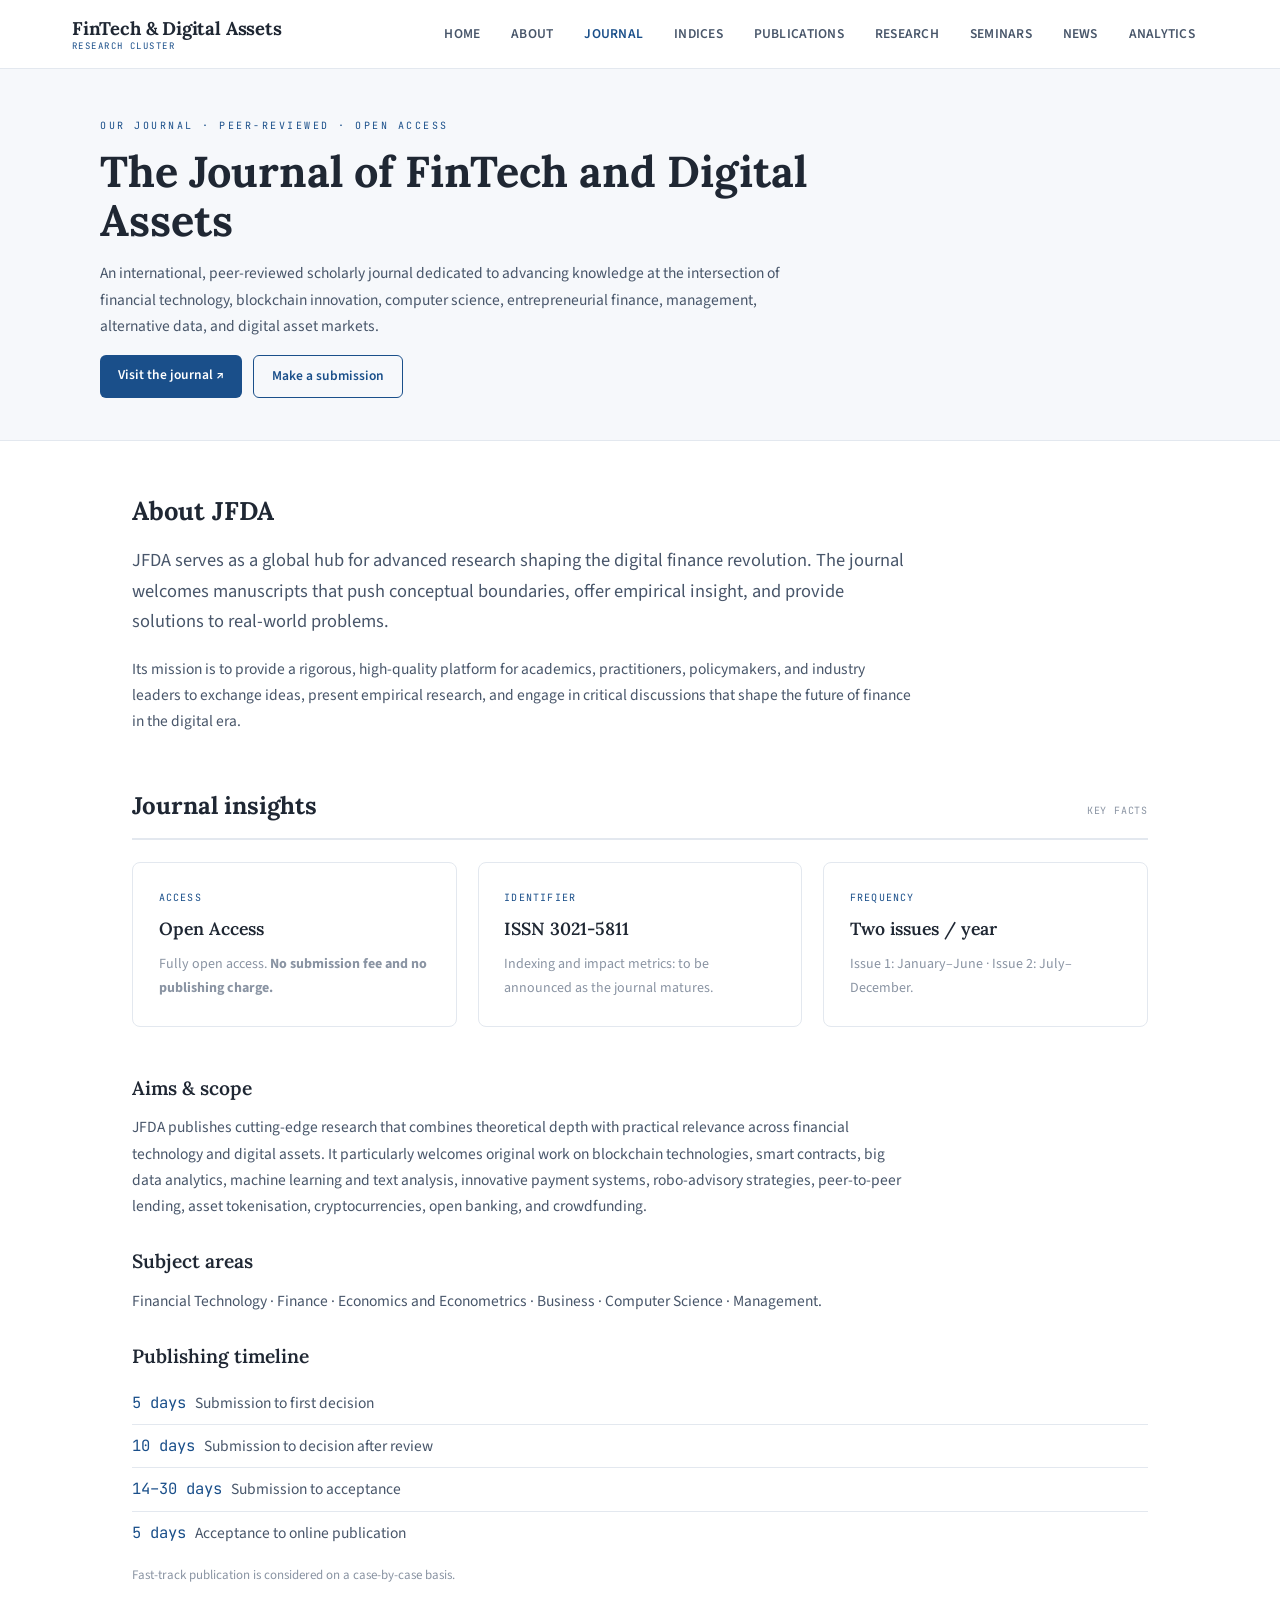
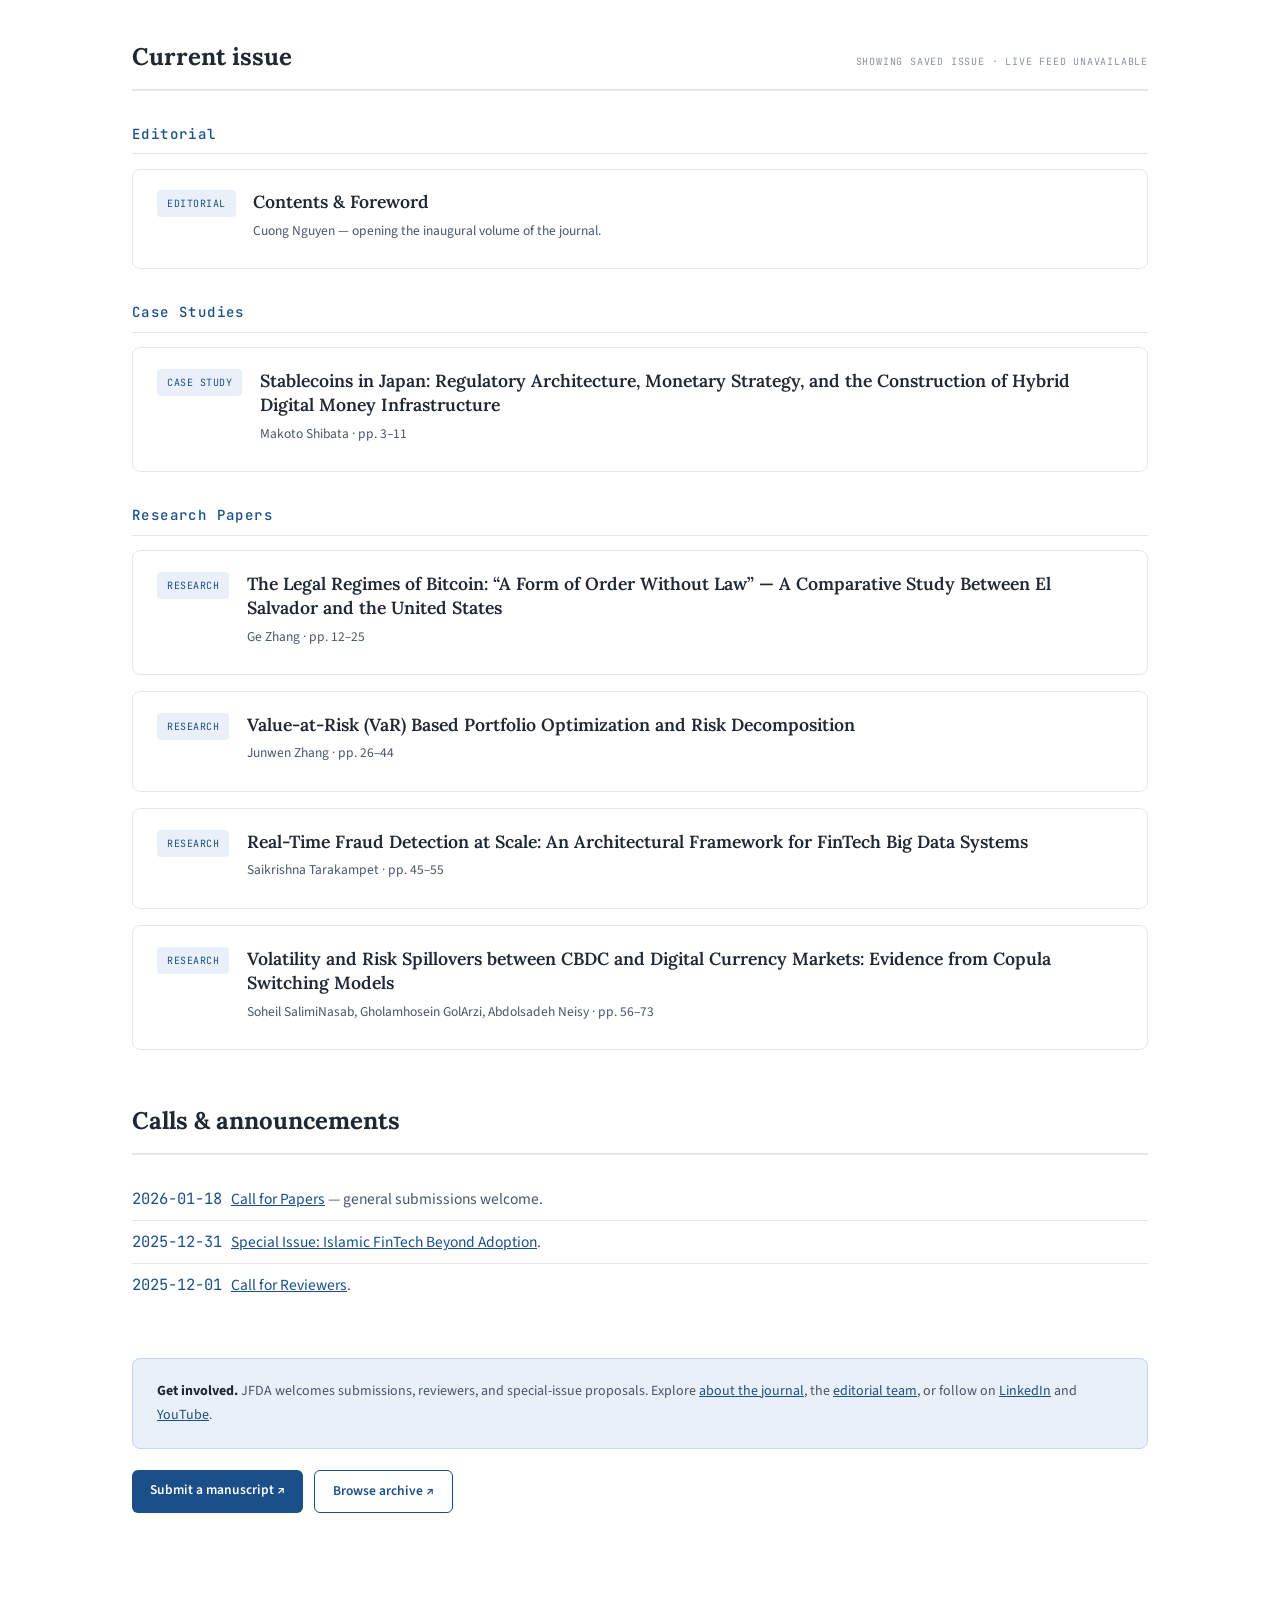
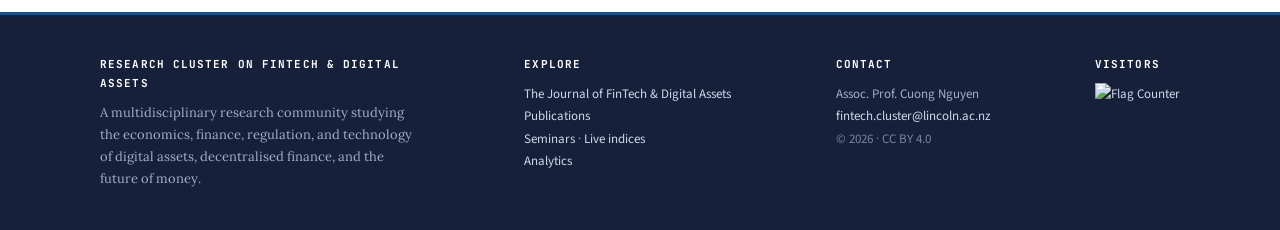
==== commit e497278e: "Refactor journal.html to remove duplicate head section" ====
--- a/journal.html
+++ b/journal.html
@@ -1,218 +1,223 @@
 <!DOCTYPE html>
 <html lang="en">
-  <head>
-    <meta charset="UTF-8"/>
-    <meta name="viewport" content="width=device-width,initial-scale=1.0"/>
-    <title>The Journal of FinTech and Digital Assets (JFDA)</title>
-    <meta name="description" content="The Journal of FinTech and Digital Assets (JFDA) — an international, peer-reviewed journal published at Lincoln University."/>
-    <link rel="preconnect" href="https://fonts.googleapis.com"/>
-    <link rel="preconnect" href="https://fonts.gstatic.com" crossorigin/>
-    <link href="https://fonts.googleapis.com/css2?family=Lora:ital,wght@0,400;0,500;0,600;0,700;1,400&family=Source+Sans+3:wght@300;400;600;700&family=JetBrains+Mono:wght@300;400;500&display=swap" rel="stylesheet"/>
-    <link rel="stylesheet" href="assets/style.css"/>
-    </head>
-    <body>
-
-      <div class="hero">
-        <div class="hero-inner">
-          <div class="hero-kicker">Our Journal · Peer-reviewed · Open Access</div>
-            <h1 class="hero-title">The Journal of FinTech and Digital Assets</h1>
-              <p class="hero-desc">
-                An international, peer-reviewed scholarly journal dedicated to advancing knowledge at the
-                intersection of financial technology, blockchain innovation, computer science,
-                entrepreneurial finance, management, alternative data, and digital asset markets.
-                </p>
-                <div class="btn-row">
-                  <a class="btn" href="https://journals.lincoln.ac.nz/index.php/JFDA" target="_blank" rel="noopener">Visit the journal ↗</a>
-                    <a class="btn btn-outline" href="https://journals.lincoln.ac.nz/index.php/JFDA/about/submissions" target="_blank" rel="noopener">Make a submission</a>
-                      </div>
-                      </div>
-                      </div>
-
-                      <div class="main">
-
-                        <section class="section">
-                          <h2 class="block">About JFDA</h2>
-                            <p class="lead">
-                              JFDA serves as a global hub for advanced research shaping the digital finance revolution.
-                              The journal welcomes manuscripts that push conceptual boundaries, offer empirical insight,
-                              and provide solutions to real-world problems.
-                              </p>
-                              <p class="body">
-                                Its mission is to provide a rigorous, high-quality platform for academics, practitioners,
-                                policymakers, and industry leaders to exchange ideas, present empirical research, and engage
-                                in critical discussions that shape the future of finance in the digital era.
-                                </p>
-                                </section>
-
-                                <section class="section">
-                                  <div class="section-header">
-                                    <div class="section-title">Journal insights</div>
-                                      <div class="section-meta">KEY FACTS</div>
-                                        </div>
-
-                                        <div class="card-grid">
-                                          <div class="card">
-                                            <div class="theme-tag">Access</div>
-                                              <h3 class="block" style="font-size:1.1rem;margin-top:.2rem">Open Access</h3>
-                                                <p class="muted" style="font-size:14px">Fully open access. <strong>No submission fee and no publishing charge.</strong></p>
-                                                </div>
-                                                <div class="card">
-                                                <div class="theme-tag">Identifier</div>
-                                                <h3 class="block" style="font-size:1.1rem;margin-top:.2rem">ISSN 3021-5811</h3>
-                                                <p class="muted" style="font-size:14px">Indexing and impact metrics: to be announced as the journal matures.</p>
-                                                </div>
-                                                <div class="card">
-                                                <div class="theme-tag">Frequency</div>
-                                                <h3 class="block" style="font-size:1.1rem;margin-top:.2rem">Two issues / year</h3>
-                                                <p class="muted" style="font-size:14px">Issue 1: January–June · Issue 2: July–December.</p>
-                                                </div>
-                                                </div>
-                                                
-                                                <h3 class="block">Aims &amp; scope</h3>
-                                                <p class="body">
-                                                JFDA publishes cutting-edge research that combines theoretical depth with practical relevance
-                                                across financial technology and digital assets. It particularly welcomes original work on
-                                                blockchain technologies, smart contracts, big data analytics, machine learning and text
-                                                analysis, innovative payment systems, robo-advisory strategies, peer-to-peer lending,
-                                                asset tokenisation, cryptocurrencies, open banking, and crowdfunding.
-                                                </p>
-                                                
-                                                <h3 class="block">Subject areas</h3>
-                                                <p class="body">
-                                                Financial Technology · Finance · Economics and Econometrics · Business ·
-                                                Computer Science · Management.
-                                                </p>
-                                                
-                                                <h3 class="block">Publishing timeline</h3>
-                                                <ul class="clean">
-                                                <li><span class="mono" style="color:var(--accent)">5 days</span> &nbsp; Submission to first decision</li>
-                                                <li><span class="mono" style="color:var(--accent)">10 days</span> &nbsp; Submission to decision after review</li>
-                                                <li><span class="mono" style="color:var(--accent)">14–30 days</span> &nbsp; Submission to acceptance</li>
-                                                <li><span class="mono" style="color:var(--accent)">5 days</span> &nbsp; Acceptance to online publication</li>
-                                                </ul>
-                                                <p class="muted" style="font-size:13px;margin-top:.6rem">Fast-track publication is considered on a case-by-case basis.</p>
-                                                  <section class="section">
-                                                    <div class="section-header">
-                                                      <div class="section-title">Current issue</div>
-                                                        <div class="section-meta" id="issue-meta">FETCHING LIVE ISSUE…</div>
-                                                          </div>
-
-                                                          <div id="issue-list">
-                                                            <div id="issue-fallback">
-
-                                                              <div class="pub-year">Editorial</div>
-                                                                <div class="news-item">
-                                                                  <div class="news-source">EDITORIAL</div>
-                                                                    <div class="news-body">
-                                                                      <h4><a href="https://journals.lincoln.ac.nz/index.php/JFDA/issue/current" target="_blank" rel="noopener">Contents &amp; Foreword</a></h4>
-                                                                      <p class="muted">Cuong Nguyen — opening the inaugural volume of the journal.</p>
-                                                                      </div>
-                                                                      </div>
-                                                                      
-                                                                      <div class="pub-year">Case Studies</div>
-                                                                      <div class="news-item">
-                                                                      <div class="news-source">CASE STUDY</div>
-                                                                      <div class="news-body">
-                                                                      <h4><a href="https://journals.lincoln.ac.nz/index.php/JFDA/issue/current" target="_blank" rel="noopener">Stablecoins in Japan: Regulatory Architecture, Monetary Strategy, and the Construction of Hybrid Digital Money Infrastructure</a></h4>
-                                                                      <p class="muted">Makoto Shibata · pp. 3–11</p>
-                                                                      </div>
-                                                                      </div>
-                                                                      
-                                                                      <div class="pub-year">Research Papers</div>
-                                                                      <div class="news-item">
-                                                                      <div class="news-source">RESEARCH</div>
-                                                                      <div class="news-body">
-                                                                      <h4><a href="https://journals.lincoln.ac.nz/index.php/JFDA/issue/current" target="_blank" rel="noopener">The Legal Regimes of Bitcoin: “A Form of Order Without Law” — A Comparative Study Between El Salvador and the United States</a></h4>
-                                                                      <p class="muted">Ge Zhang · pp. 12–25</p>
-                                                                      </div>
-                                                                      </div>
-                                                                      <div class="news-item">
-                                                                      <div class="news-source">RESEARCH</div>
-                                                                      <div class="news-body">
-                                                                      <h4><a href="https://journals.lincoln.ac.nz/index.php/JFDA/issue/current" target="_blank" rel="noopener">Value-at-Risk (VaR) Based Portfolio Optimization and Risk Decomposition</a></h4>
-                                                                      <p class="muted">Junwen Zhang · pp. 26–44</p>
-                                                                      </div>
-                                                                      </div>
-                                                                      <div class="news-item">
-                                                                      <div class="news-source">RESEARCH</div>
-                                                                      <div class="news-body">
-                                                                      <h4><a href="https://journals.lincoln.ac.nz/index.php/JFDA/issue/current" target="_blank" rel="noopener">Real-Time Fraud Detection at Scale: An Architectural Framework for FinTech Big Data Systems</a></h4>
-                                                                      <p class="muted">Saikrishna Tarakampet · pp. 45–55</p>
-                                                                      </div>
-                                                                      </div>
-                                                                      <div class="news-item">
-                                                                      <div class="news-source">RESEARCH</div>
-                                                                      <div class="news-body">
-                                                                      <h4><a href="https://journals.lincoln.ac.nz/index.php/JFDA/issue/current" target="_blank" rel="noopener">Volatility and Risk Spillovers between CBDC and Digital Currency Markets: Evidence from Copula Switching Models</a></h4>
-                                                                      <p class="muted">Soheil SalimiNasab, Gholamhosein GolArzi, Abdolsadeh Neisy · pp. 56–73</p>
-                                                                      </div>
-                                                                      </div>
-                                                                      
-                                                                      </div>
-                                                                      </div>
-                                                                        <section class="section">
-                                                                          <div class="section-header"><div class="section-title">Calls &amp; announcements</div></div>
-                                                                            <ul class="clean">
-                                                                              <li><span class="mono" style="color:var(--accent)">2026-01-18</span> &nbsp; <a href="https://journals.lincoln.ac.nz/index.php/JFDA/announcement" target="_blank" rel="noopener">Call for Papers</a> — general submissions welcome.</li>
-                                                                              <li><span class="mono" style="color:var(--accent)">2025-12-31</span> &nbsp; <a href="https://journals.lincoln.ac.nz/index.php/JFDA/announcement" target="_blank" rel="noopener">Special Issue: Islamic FinTech Beyond Adoption</a>.</li>
-                                                                              <li><span class="mono" style="color:var(--accent)">2025-12-01</span> &nbsp; <a href="https://journals.lincoln.ac.nz/index.php/JFDA/announcement" target="_blank" rel="noopener">Call for Reviewers</a>.</li>
-                                                                              </ul>
-                                                                              </section>
-                                                                              
-                                                                              <section class="section">
-                                                                              <div class="callout">
-                                                                              <strong>Get involved.</strong> JFDA welcomes submissions, reviewers, and special-issue
-                                                                              proposals. Explore <a href="https://journals.lincoln.ac.nz/index.php/JFDA/about" target="_blank" rel="noopener">about the journal</a>,
-                                                                              the <a href="https://journals.lincoln.ac.nz/index.php/JFDA/about/editorialTeam" target="_blank" rel="noopener">editorial team</a>,
-                                                                              or follow on
-                                                                              <a href="https://www.linkedin.com/company/the-journal-of-fintech-and-digital-assets/" target="_blank" rel="noopener">LinkedIn</a>
-                                                                              and <a href="https://www.youtube.com/@jfda2025" target="_blank" rel="noopener">YouTube</a>.
-                                                                              </div>
-                                                                              <div class="btn-row">
-                                                                              <a class="btn" href="https://journals.lincoln.ac.nz/index.php/JFDA/about/submissions" target="_blank" rel="noopener">Submit a manuscript ↗</a>
-                                                                              <a class="btn btn-outline" href="https://journals.lincoln.ac.nz/index.php/JFDA/issue/archive" target="_blank" rel="noopener">Browse archive ↗</a>
-                                                                              </div>
-                                                                              </section>
-                                                                              
-                                                                              </div>
-                                                                                <script>
-                                                                                  /* ─────────── LIVE CURRENT ISSUE (JFDA official RSS feed) ───────────
-                                                                                     Static sites can't read RSS directly (CORS), so we use the free
-                                                                                        rss2json public endpoint, same trick as the News page. This pulls
-                                                                                           whichever issue JFDA currently has live, so it never goes stale. */
-                                                                                  const JOURNAL_FEED="https://journals.lincoln.ac.nz/index.php/JFDA/gateway/plugin/WebFeedGatewayPlugin/rss2";
-
-                                                                                  function escI(t){const e=document.createElement('div');e.textContent=t||"";return e.innerHTML;}
-
-                                                                                  async function loadCurrentIssue(){
-                                                                                    const meta=document.getElementById('issue-meta');
-                                                                                    try{
-                                                                                      const api="https://api.rss2json.com/v1/api.json?rss_url="+encodeURIComponent(JOURNAL_FEED);
-                                                                                      const r=await fetch(api);
-                                                                                      if(!r.ok)throw new Error("HTTP "+r.status);
-                                                                                      const j=await r.json();
-                                                                                      if(j.status!=="ok"||!j.items||!j.items.length)throw new Error("bad payload");
-
-                                                                                      const items=j.items;
-                                                                                      const dates=items.map(it=>new Date(it.pubDate)).filter(d=>!isNaN(d));
-                                                                                      const latest=dates.length?new Date(Math.max.apply(null,dates)):null;
-
-                                                                                      document.getElementById('issue-list').innerHTML=items.map(it=>`
-                                                                                      <div class="news-item">
-                                                                                      <div class="news-source">ARTICLE</div>
-                                                                                      <div class="news-body">
-                                                                                      <h4><a href="${escI(it.link)}" target="_blank" rel="noopener">${escI(it.title)}</a></h4>
-                                                                                      ${it.author?`<p class="muted">${escI(it.author)}</p>`:""}
-                                                                                      </div>
-                                                                                      </div>`).join("");
-
-                                                                                      meta.textContent="LIVE · "+items.length+" ARTICLES"+(latest?" · PUBLISHED "+latest.toISOString().slice(0,10):"");
-                                                                                    }catch(e){
-                                                                                      meta.textContent="SHOWING SAVED ISSUE · LIVE FEED UNAVAILABLE";
-                                                                                    }
-                                                                                  }
-                                                                                  loadCurrentIssue();setInterval(loadCurrentIssue,15*60*1000);
-                                                                                  </script>
-                                                                                    <script src="assets/site.js"></script>
-                                                                                    </body>
-                                                                                    </html>
+<head>
+<meta charset="UTF-8"/>
+<meta name="viewport" content="width=device-width,initial-scale=1.0"/>
+<title>The Journal of FinTech and Digital Assets (JFDA)</title>
+<meta name="description" content="The Journal of FinTech and Digital Assets (JFDA) — an international, peer-reviewed journal published at Lincoln University."/>
+<link rel="preconnect" href="https://fonts.googleapis.com"/>
+<link rel="preconnect" href="https://fonts.gstatic.com" crossorigin/>
+<link href="https://fonts.googleapis.com/css2?family=Lora:ital,wght@0,400;0,500;0,600;0,700;1,400&family=Source+Sans+3:wght@300;400;600;700&family=JetBrains+Mono:wght@300;400;500&display=swap" rel="stylesheet"/>
+<link rel="stylesheet" href="assets/style.css"/>
+</head>
+<body>
+
+<div class="hero">
+<div class="hero-inner">
+<div class="hero-kicker">Our Journal · Peer-reviewed · Open Access</div>
+<h1 class="hero-title">The Journal of FinTech and Digital Assets</h1>
+<p class="hero-desc">
+An international, peer-reviewed scholarly journal dedicated to advancing knowledge at the
+intersection of financial technology, blockchain innovation, computer science,
+entrepreneurial finance, management, alternative data, and digital asset markets.
+</p>
+<div class="btn-row">
+<a class="btn" href="https://journals.lincoln.ac.nz/index.php/JFDA" target="_blank" rel="noopener">Visit the journal ↗</a>
+<a class="btn btn-outline" href="https://journals.lincoln.ac.nz/index.php/JFDA/about/submissions" target="_blank" rel="noopener">Make a submission</a>
+</div>
+</div>
+</div>
+
+<div class="main">
+
+<section class="section">
+<h2 class="block">About JFDA</h2>
+<p class="lead">
+JFDA serves as a global hub for advanced research shaping the digital finance revolution.
+The journal welcomes manuscripts that push conceptual boundaries, offer empirical insight,
+and provide solutions to real-world problems.
+</p>
+<p class="body">
+Its mission is to provide a rigorous, high-quality platform for academics, practitioners,
+policymakers, and industry leaders to exchange ideas, present empirical research, and engage
+in critical discussions that shape the future of finance in the digital era.
+</p>
+</section>
+
+<section class="section">
+<div class="section-header">
+<div class="section-title">Journal insights</div>
+<div class="section-meta">KEY FACTS</div>
+</div>
+
+<div class="card-grid">
+<div class="card">
+<div class="theme-tag">Access</div>
+<h3 class="block" style="font-size:1.1rem;margin-top:.2rem">Open Access</h3>
+<p class="muted" style="font-size:14px">Fully open access. <strong>No submission fee and no publishing charge.</strong></p>
+</div>
+<div class="card">
+<div class="theme-tag">Identifier</div>
+<h3 class="block" style="font-size:1.1rem;margin-top:.2rem">ISSN 3021-5811</h3>
+<p class="muted" style="font-size:14px">Indexing and impact metrics: to be announced as the journal matures.</p>
+</div>
+<div class="card">
+<div class="theme-tag">Frequency</div>
+<h3 class="block" style="font-size:1.1rem;margin-top:.2rem">Two issues / year</h3>
+<p class="muted" style="font-size:14px">Issue 1: January–June · Issue 2: July–December.</p>
+</div>
+</div>
+
+<h3 class="block">Aims &amp; scope</h3>
+<p class="body">
+JFDA publishes cutting-edge research that combines theoretical depth with practical relevance
+across financial technology and digital assets. It particularly welcomes original work on
+blockchain technologies, smart contracts, big data analytics, machine learning and text
+analysis, innovative payment systems, robo-advisory strategies, peer-to-peer lending,
+asset tokenisation, cryptocurrencies, open banking, and crowdfunding.
+</p>
+
+<h3 class="block">Subject areas</h3>
+<p class="body">
+Financial Technology · Finance · Economics and Econometrics · Business ·
+Computer Science · Management.
+</p>
+
+<h3 class="block">Publishing timeline</h3>
+<ul class="clean">
+<li><span class="mono" style="color:var(--accent)">5 days</span> &nbsp; Submission to first decision</li>
+<li><span class="mono" style="color:var(--accent)">10 days</span> &nbsp; Submission to decision after review</li>
+<li><span class="mono" style="color:var(--accent)">14–30 days</span> &nbsp; Submission to acceptance</li>
+<li><span class="mono" style="color:var(--accent)">5 days</span> &nbsp; Acceptance to online publication</li>
+</ul>
+<p class="muted" style="font-size:13px;margin-top:.6rem">Fast-track publication is considered on a case-by-case basis.</p>
+</section>
+
+<section class="section">
+<div class="section-header">
+<div class="section-title">Current issue</div>
+<div class="section-meta" id="issue-meta">FETCHING LIVE ISSUE…</div>
+</div>
+
+<div id="issue-list">
+<div id="issue-fallback">
+
+<div class="pub-year">Editorial</div>
+<div class="news-item">
+<div class="news-source">EDITORIAL</div>
+<div class="news-body">
+<h4><a href="https://journals.lincoln.ac.nz/index.php/JFDA/issue/current" target="_blank" rel="noopener">Contents &amp; Foreword</a></h4>
+<p class="muted">Cuong Nguyen — opening the inaugural volume of the journal.</p>
+</div>
+</div>
+
+<div class="pub-year">Case Studies</div>
+<div class="news-item">
+<div class="news-source">CASE STUDY</div>
+<div class="news-body">
+<h4><a href="https://journals.lincoln.ac.nz/index.php/JFDA/issue/current" target="_blank" rel="noopener">Stablecoins in Japan: Regulatory Architecture, Monetary Strategy, and the Construction of Hybrid Digital Money Infrastructure</a></h4>
+<p class="muted">Makoto Shibata · pp. 3–11</p>
+</div>
+</div>
+
+<div class="pub-year">Research Papers</div>
+<div class="news-item">
+<div class="news-source">RESEARCH</div>
+<div class="news-body">
+<h4><a href="https://journals.lincoln.ac.nz/index.php/JFDA/issue/current" target="_blank" rel="noopener">The Legal Regimes of Bitcoin: “A Form of Order Without Law” — A Comparative Study Between El Salvador and the United States</a></h4>
+<p class="muted">Ge Zhang · pp. 12–25</p>
+</div>
+</div>
+<div class="news-item">
+<div class="news-source">RESEARCH</div>
+<div class="news-body">
+<h4><a href="https://journals.lincoln.ac.nz/index.php/JFDA/issue/current" target="_blank" rel="noopener">Value-at-Risk (VaR) Based Portfolio Optimization and Risk Decomposition</a></h4>
+<p class="muted">Junwen Zhang · pp. 26–44</p>
+</div>
+</div>
+<div class="news-item">
+<div class="news-source">RESEARCH</div>
+<div class="news-body">
+<h4><a href="https://journals.lincoln.ac.nz/index.php/JFDA/issue/current" target="_blank" rel="noopener">Real-Time Fraud Detection at Scale: An Architectural Framework for FinTech Big Data Systems</a></h4>
+<p class="muted">Saikrishna Tarakampet · pp. 45–55</p>
+</div>
+</div>
+<div class="news-item">
+<div class="news-source">RESEARCH</div>
+<div class="news-body">
+<h4><a href="https://journals.lincoln.ac.nz/index.php/JFDA/issue/current" target="_blank" rel="noopener">Volatility and Risk Spillovers between CBDC and Digital Currency Markets: Evidence from Copula Switching Models</a></h4>
+<p class="muted">Soheil SalimiNasab, Gholamhosein GolArzi, Abdolsadeh Neisy · pp. 56–73</p>
+</div>
+</div>
+
+</div>
+</div>
+</section>
+
+<section class="section">
+<div class="section-header"><div class="section-title">Calls &amp; announcements</div></div>
+<ul class="clean">
+<li><span class="mono" style="color:var(--accent)">2026-01-18</span> &nbsp; <a href="https://journals.lincoln.ac.nz/index.php/JFDA/announcement" target="_blank" rel="noopener">Call for Papers</a> — general submissions welcome.</li>
+<li><span class="mono" style="color:var(--accent)">2025-12-31</span> &nbsp; <a href="https://journals.lincoln.ac.nz/index.php/JFDA/announcement" target="_blank" rel="noopener">Special Issue: Islamic FinTech Beyond Adoption</a>.</li>
+<li><span class="mono" style="color:var(--accent)">2025-12-01</span> &nbsp; <a href="https://journals.lincoln.ac.nz/index.php/JFDA/announcement" target="_blank" rel="noopener">Call for Reviewers</a>.</li>
+</ul>
+</section>
+
+<section class="section">
+<div class="callout">
+<strong>Get involved.</strong> JFDA welcomes submissions, reviewers, and special-issue
+proposals. Explore <a href="https://journals.lincoln.ac.nz/index.php/JFDA/about" target="_blank" rel="noopener">about the journal</a>,
+the <a href="https://journals.lincoln.ac.nz/index.php/JFDA/about/editorialTeam" target="_blank" rel="noopener">editorial team</a>,
+or follow on
+<a href="https://www.linkedin.com/company/the-journal-of-fintech-and-digital-assets/" target="_blank" rel="noopener">LinkedIn</a>
+and <a href="https://www.youtube.com/@jfda2025" target="_blank" rel="noopener">YouTube</a>.
+</div>
+<div class="btn-row">
+<a class="btn" href="https://journals.lincoln.ac.nz/index.php/JFDA/about/submissions" target="_blank" rel="noopener">Submit a manuscript ↗</a>
+<a class="btn btn-outline" href="https://journals.lincoln.ac.nz/index.php/JFDA/issue/archive" target="_blank" rel="noopener">Browse archive ↗</a>
+</div>
+</section>
+
+</div>
+
+<script>
+/* ─────────── LIVE CURRENT ISSUE (JFDA official RSS feed) ───────────
+   Static sites can't read RSS directly (CORS), so we use the free
+   rss2json public endpoint, same trick as the News page. This pulls
+   whichever issue JFDA currently has live, so it never goes stale. */
+const JOURNAL_FEED="https://journals.lincoln.ac.nz/index.php/JFDA/gateway/plugin/WebFeedGatewayPlugin/rss2";
+
+function escI(t){const e=document.createElement('div');e.textContent=t||"";return e.innerHTML;}
+
+async function loadCurrentIssue(){
+const meta=document.getElementById('issue-meta');
+try{
+const api="https://api.rss2json.com/v1/api.json?rss_url="+encodeURIComponent(JOURNAL_FEED);
+const r=await fetch(api);
+if(!r.ok)throw new Error("HTTP "+r.status);
+const j=await r.json();
+if(j.status!=="ok"||!j.items||!j.items.length)throw new Error("bad payload");
+
+const items=j.items;
+const dates=items.map(it=>new Date(it.pubDate)).filter(d=>!isNaN(d));
+const latest=dates.length?new Date(Math.max.apply(null,dates)):null;
+
+document.getElementById('issue-list').innerHTML=items.map(it=>`
+<div class="news-item">
+<div class="news-source">ARTICLE</div>
+<div class="news-body">
+<h4><a href="${escI(it.link)}" target="_blank" rel="noopener">${escI(it.title)}</a></h4>
+${it.author?`<p class="muted">${escI(it.author)}</p>`:""}
+</div>
+</div>`).join("");
+
+meta.textContent="LIVE · "+items.length+" ARTICLES"+(latest?" · PUBLISHED "+latest.toISOString().slice(0,10):"");
+}catch(e){
+meta.textContent="SHOWING SAVED ISSUE · LIVE FEED UNAVAILABLE";
+}
+}
+loadCurrentIssue();setInterval(loadCurrentIssue,15*60*1000);
+</script>
+<script src="assets/site.js"></script>
+</body>
+</html>
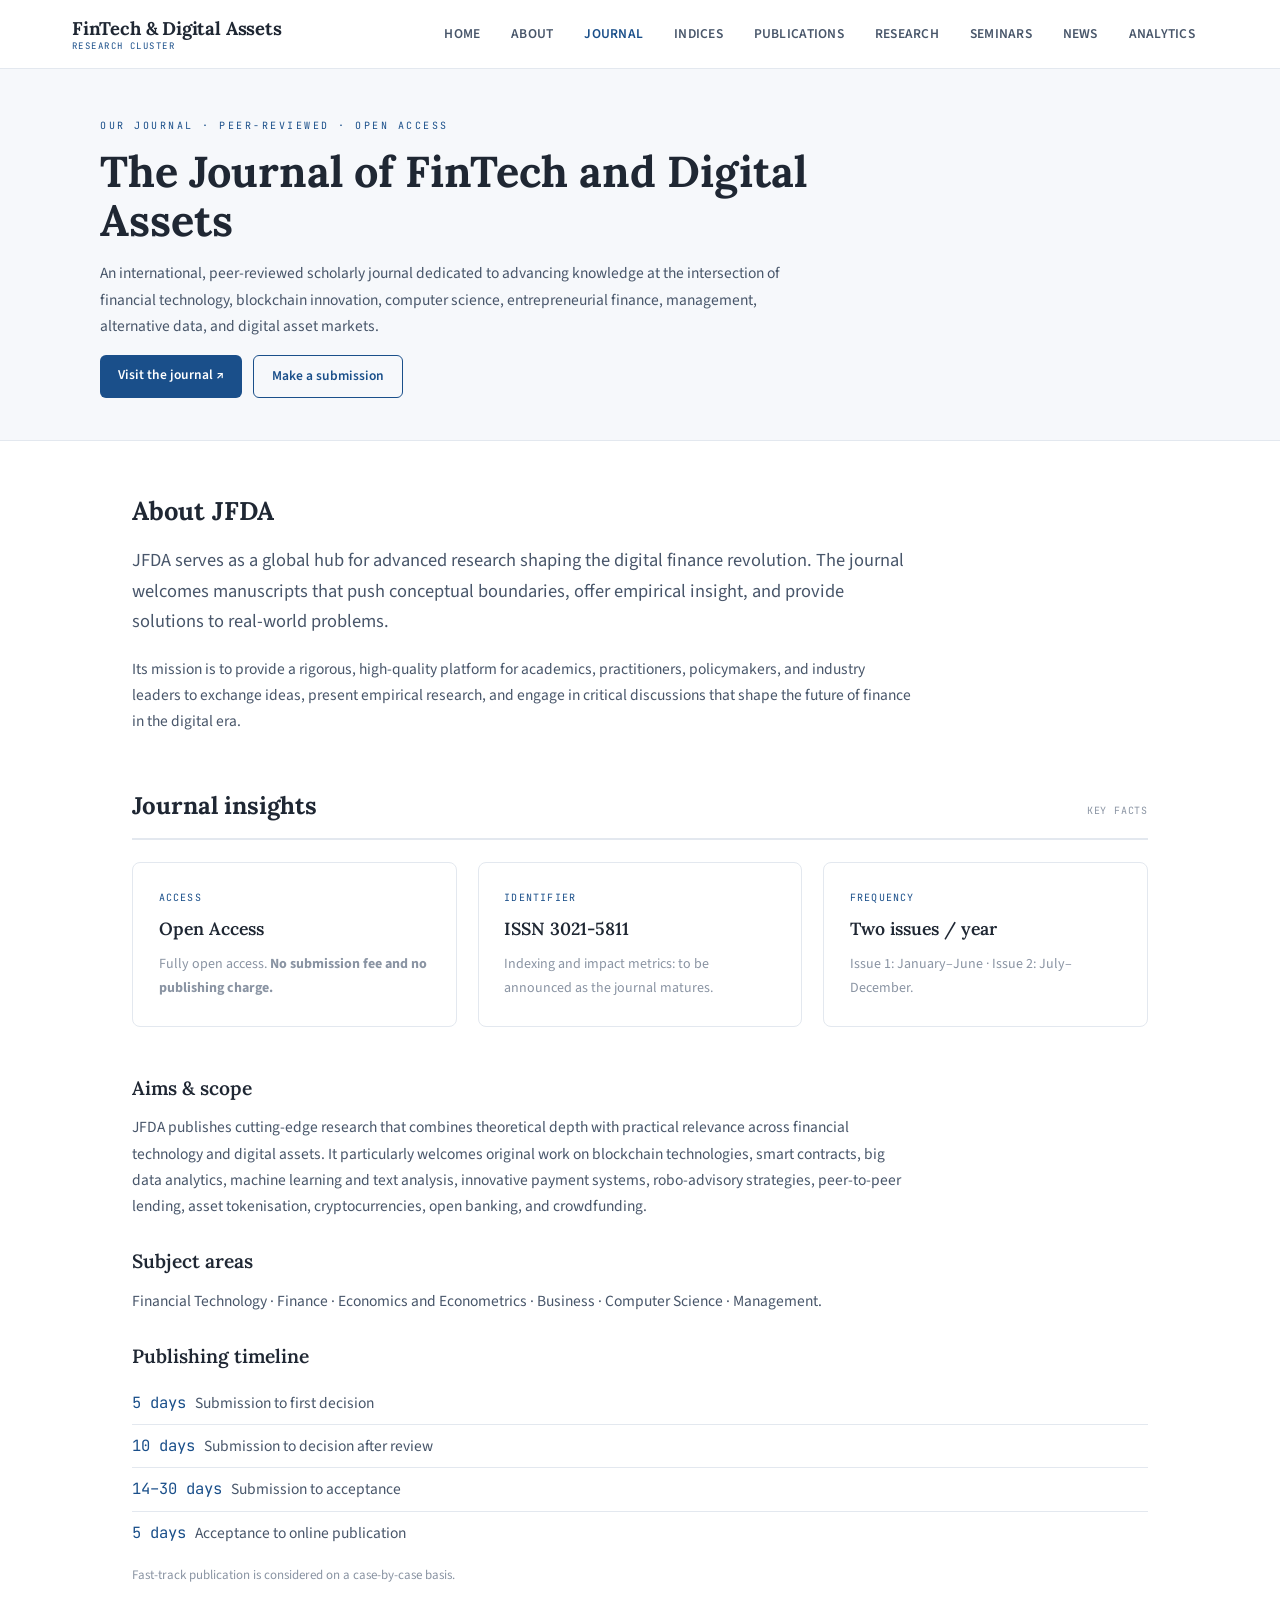
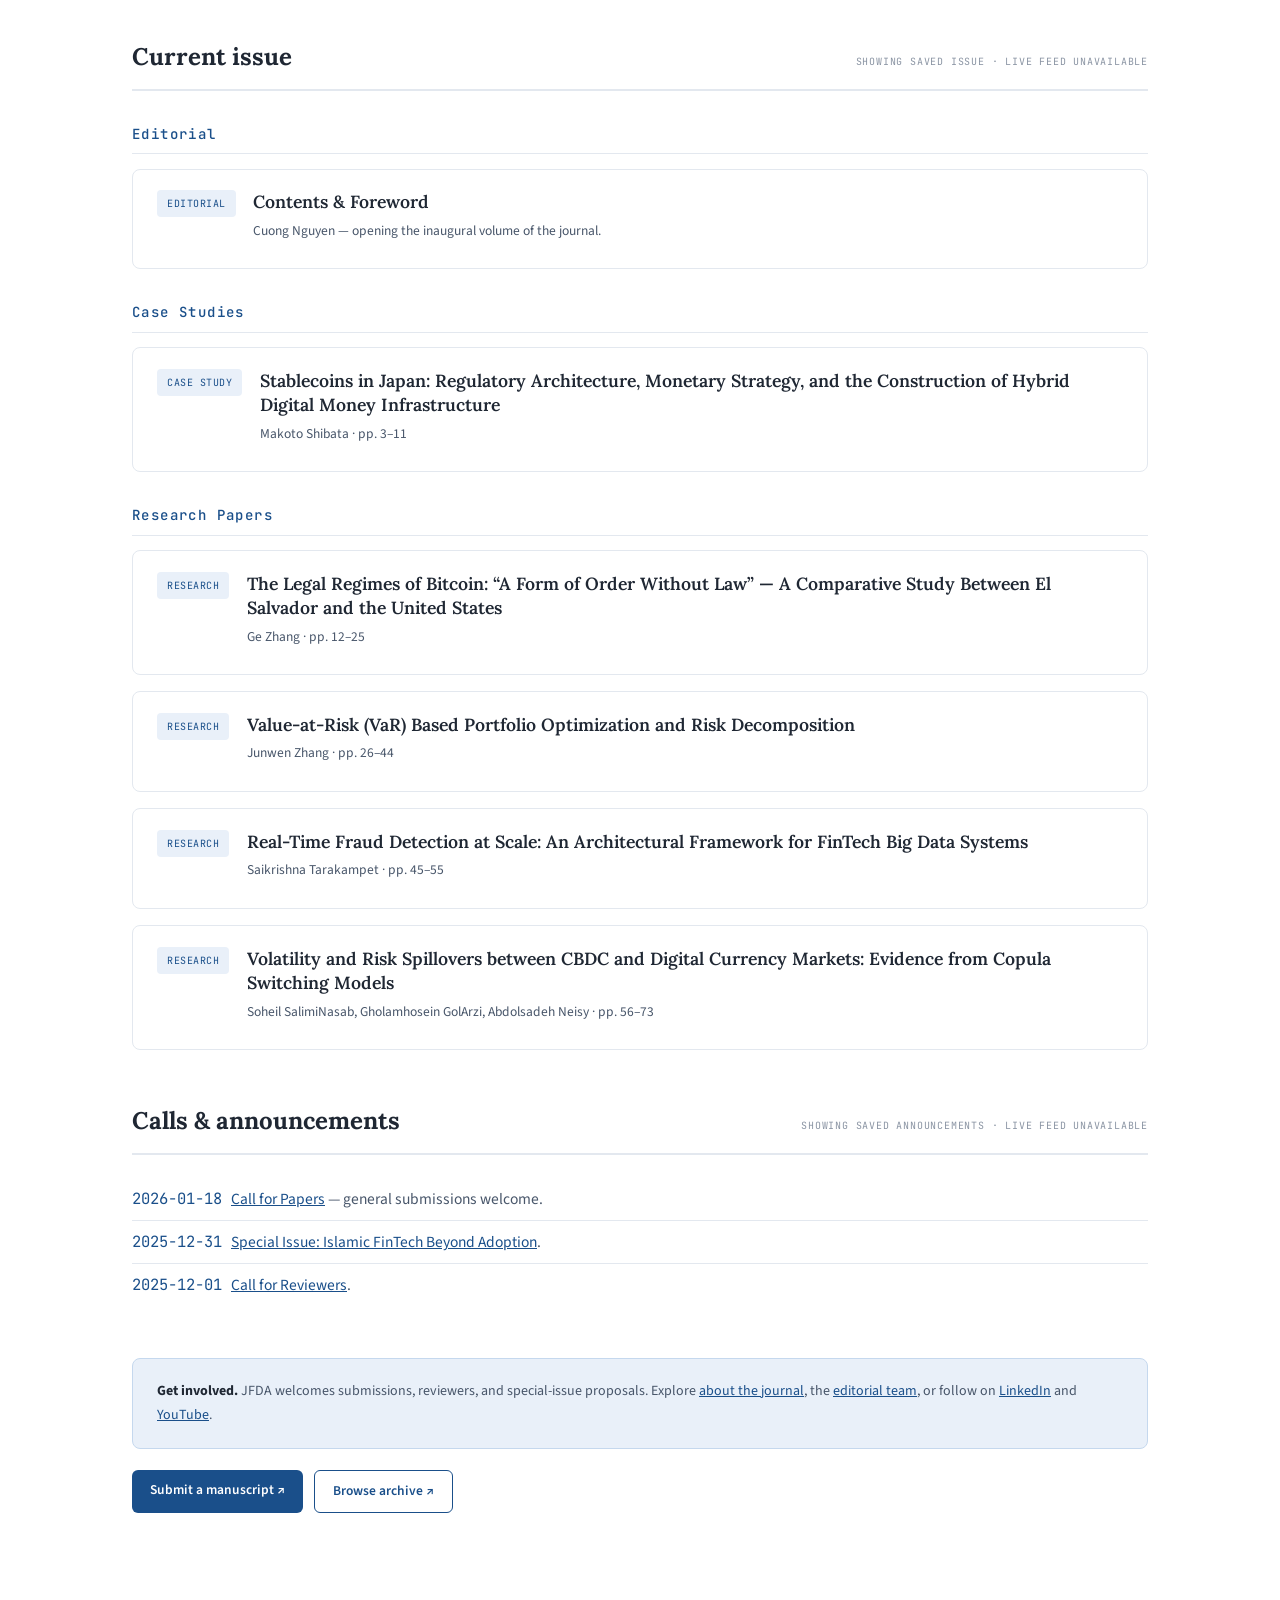
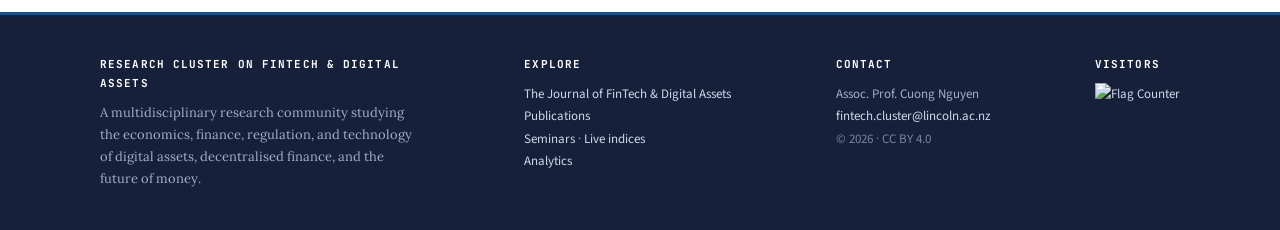
==== commit 5bea827f: "Make Calls & announcements live from JFDA RSS feed Pulls the announcement feed and shows up to 6 mos" ====
--- a/journal.html
+++ b/journal.html
@@ -155,8 +155,8 @@
 </section>
 
 <section class="section">
-<div class="section-header"><div class="section-title">Calls &amp; announcements</div></div>
-<ul class="clean">
+<div class="section-header"><div class="section-title">Calls &amp; announcements</div><div class="section-meta" id="ann-meta">FETCHING LIVE ANNOUNCEMENTS…</div></div>
+<ul class="clean" id="ann-list">
 <li><span class="mono" style="color:var(--accent)">2026-01-18</span> &nbsp; <a href="https://journals.lincoln.ac.nz/index.php/JFDA/announcement" target="_blank" rel="noopener">Call for Papers</a> — general submissions welcome.</li>
 <li><span class="mono" style="color:var(--accent)">2025-12-31</span> &nbsp; <a href="https://journals.lincoln.ac.nz/index.php/JFDA/announcement" target="_blank" rel="noopener">Special Issue: Islamic FinTech Beyond Adoption</a>.</li>
 <li><span class="mono" style="color:var(--accent)">2025-12-01</span> &nbsp; <a href="https://journals.lincoln.ac.nz/index.php/JFDA/announcement" target="_blank" rel="noopener">Call for Reviewers</a>.</li>
@@ -186,6 +186,7 @@
    rss2json public endpoint, same trick as the News page. This pulls
    whichever issue JFDA currently has live, so it never goes stale. */
 const JOURNAL_FEED="https://journals.lincoln.ac.nz/index.php/JFDA/gateway/plugin/WebFeedGatewayPlugin/rss2";
+   const ANNOUNCEMENT_FEED="https://journals.lincoln.ac.nz/index.php/JFDA/gateway/plugin/AnnouncementFeedGatewayPlugin/rss2";
 
 function escI(t){const e=document.createElement('div');e.textContent=t||"";return e.innerHTML;}
 
@@ -216,7 +217,31 @@
 meta.textContent="SHOWING SAVED ISSUE · LIVE FEED UNAVAILABLE";
 }
 }
-loadCurrentIssue();setInterval(loadCurrentIssue,15*60*1000);
+async function loadAnnouncements(){
+   const meta=document.getElementById('ann-meta');
+   try{
+      const api="https://api.rss2json.com/v1/api.json?rss_url="+encodeURIComponent(ANNOUNCEMENT_FEED);
+      const r=await fetch(api);
+      if(!r.ok)throw new Error("HTTP "+r.status);
+      const j=await r.json();
+      if(j.status!=="ok"||!j.items)throw new Error("bad payload");
+      
+      const items=j.items.slice(0,6);
+      
+      document.getElementById('ann-list').innerHTML=items.map(it=>{
+         const d=new Date(it.pubDate);
+         const ds=isNaN(d)?"":d.toISOString().slice(0,10);
+         return `
+         <li><span class="mono" style="color:var(--accent)">${ds}</span> &nbsp; <a href="${escI(it.link)}" target="_blank" rel="noopener">${escI(it.title)}</a></li>`;
+      }).join("");
+      
+      meta.textContent="LIVE · "+items.length+" ANNOUNCEMENTS";
+   }catch(e){
+      meta.textContent="SHOWING SAVED ANNOUNCEMENTS · LIVE FEED UNAVAILABLE";
+   }
+}
+   loadAnnouncements();setInterval(loadAnnouncements,15*60*1000);
+   loadCurrentIssue();setInterval(loadCurrentIssue,15*60*1000);
 </script>
 <script src="assets/site.js"></script>
 </body>
